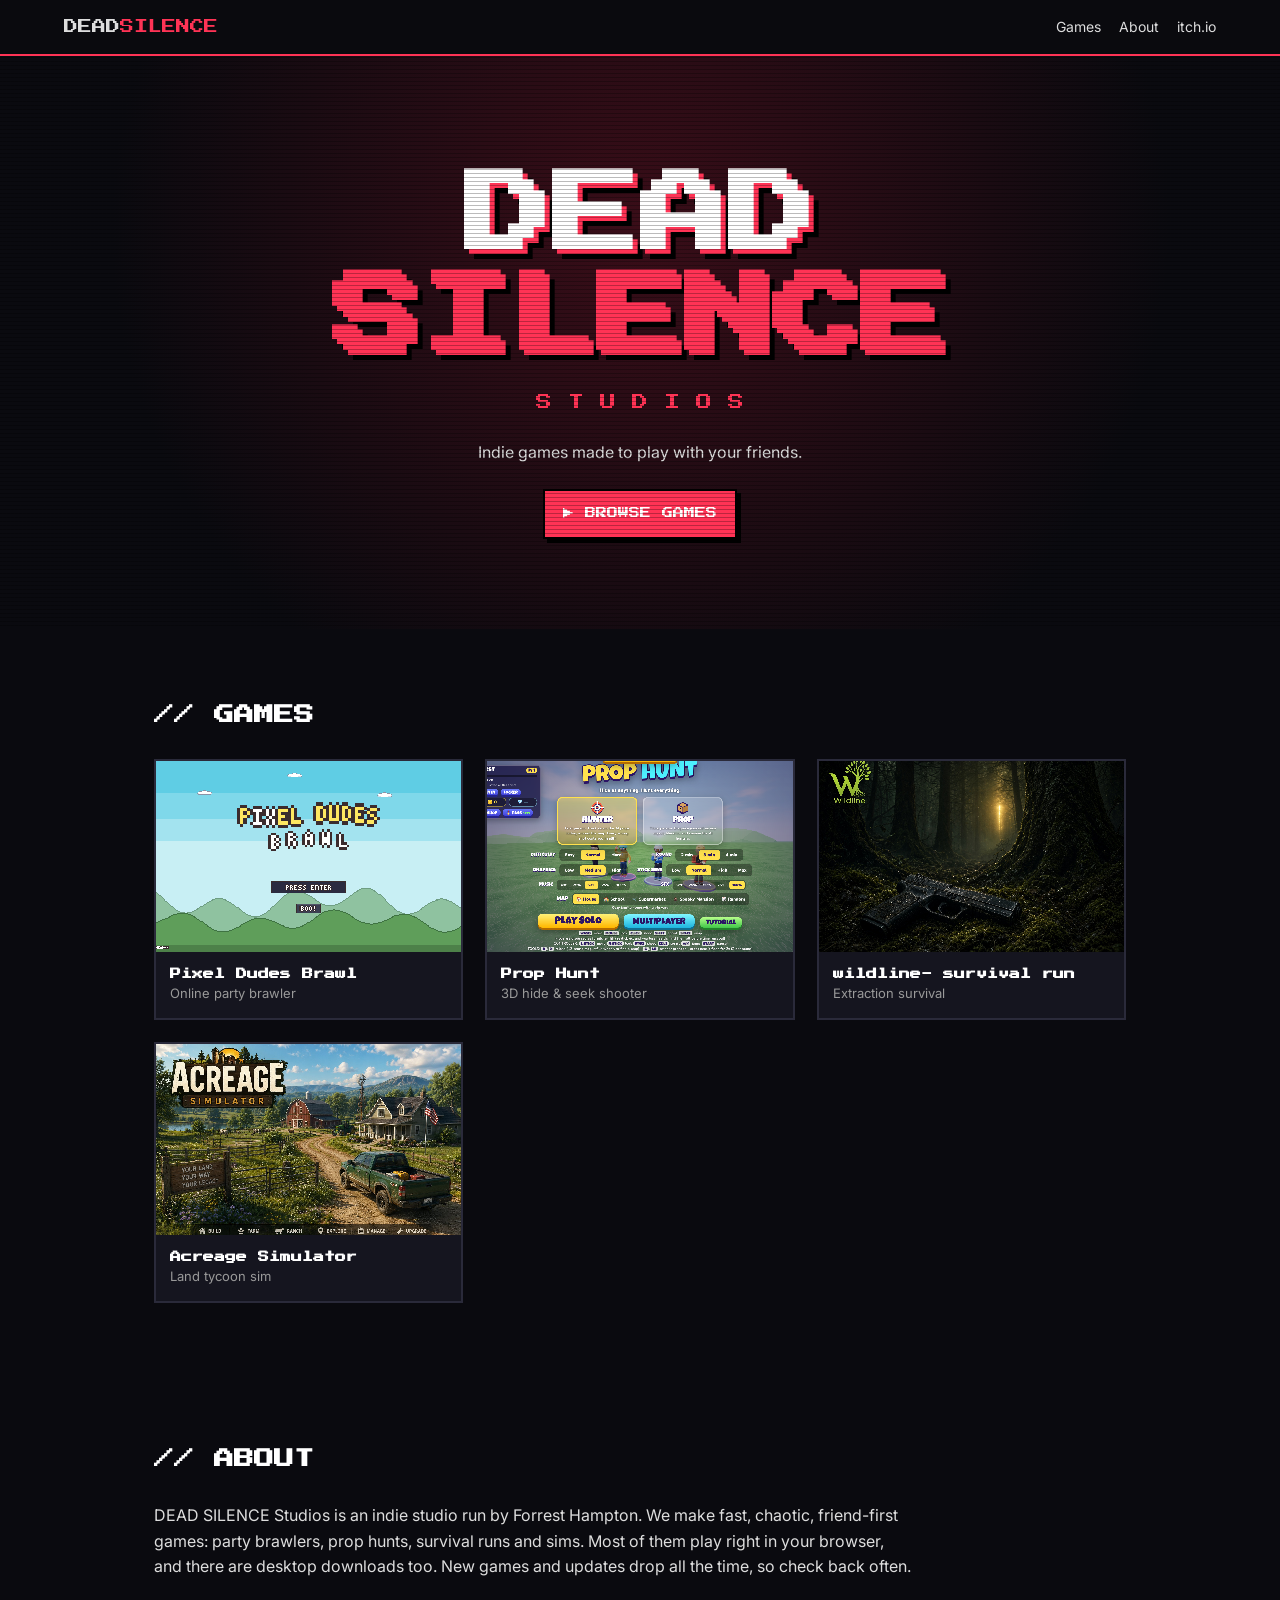
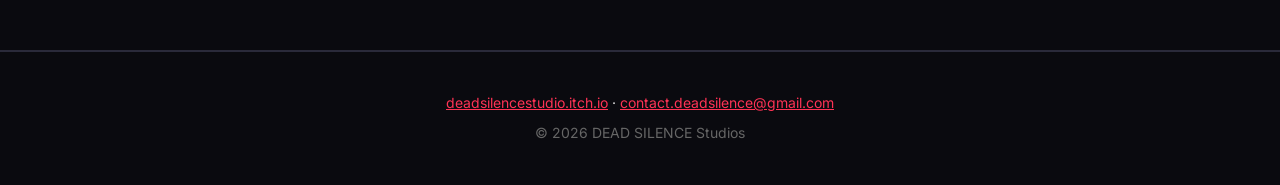
==== index.html @ ff40233d "DEAD SILENCE Studios site" ====
<!doctype html><html lang="en"><head><meta charset="utf-8"><meta name="viewport" content="width=device-width,initial-scale=1">
<title>DEAD SILENCE Studios</title><meta name="description" content="Indie games by DEAD SILENCE Studios. Play and download them all.">
<link rel="icon" href="img/pdb-cover.png"><link href="https://fonts.googleapis.com/css2?family=Press+Start+2P&family=Inter:wght@400;600&display=swap" rel="stylesheet">
<link rel="stylesheet" href="style.css"></head><body>
<nav><a class="logo" href="#">DEAD<span>SILENCE</span></a><div><a href="#games">Games</a><a href="#about">About</a><a href="https://deadsilencestudio.itch.io" target="_blank">itch.io</a></div></nav>
<header class="hero"><div class="scan"></div><h1>DEAD<br><span>SILENCE</span></h1><p class="sub">S T U D I O S</p><p>Indie games made to play with your friends.</p><a class="btn" href="#games">▶ BROWSE GAMES</a></header>
<section id="games"><h2>// GAMES</h2><div class="grid" id="grid"></div></section>
<section id="about"><h2>// ABOUT</h2><p>DEAD SILENCE Studios is an indie studio run by Forrest Hampton. We make fast, chaotic, friend-first games: party brawlers, prop hunts, survival runs and sims. Most of them play right in your browser, and there are desktop downloads too. New games and updates drop all the time, so check back often.</p></section>
<footer><a href="https://deadsilencestudio.itch.io" target="_blank">deadsilencestudio.itch.io</a> · <a href="mailto:contact.deadsilence@gmail.com">contact.deadsilence@gmail.com</a><p>© <span id="y"></span> DEAD SILENCE Studios</p></footer>
<div id="modal" hidden><div class="box"><button class="x" aria-label="Close">✕</button><div id="mbody"></div></div></div>
<script src="games.js"></script><script src="app.js"></script></body></html>
---- style.css ----
*{box-sizing:border-box;margin:0}body{background:#0a0a0f;color:#ddd;font:16px/1.6 Inter,sans-serif}a{color:#ff3355}
h1,h2,h3,.logo,.btn,.sub{font-family:'Press Start 2P',monospace}
nav{position:sticky;top:0;z-index:5;display:flex;justify-content:space-between;align-items:center;padding:14px 5%;background:#0a0a0fe6;border-bottom:2px solid #ff3355}
nav a{color:#ddd;text-decoration:none;margin-left:18px;font-size:14px}.logo{font-size:14px;margin:0!important}.logo span,h1 span{color:#ff3355}
.hero{position:relative;text-align:center;padding:110px 5% 90px;background:radial-gradient(circle at 50% 30%,#3a0d18,#0a0a0f 70%);overflow:hidden}
.scan{position:absolute;inset:0;background:repeating-linear-gradient(0deg,#0000 0 3px,#0004 3px 4px);pointer-events:none}
h1{font-size:clamp(36px,9vw,88px);line-height:1.15;color:#fff;text-shadow:5px 5px 0 #ff3355,10px 10px 0 #000;animation:fl 4s infinite}
@keyframes fl{0%,95%,100%{opacity:1}96%{opacity:.4}97%{opacity:1}98%{opacity:.6}}
.sub{margin:22px 0 14px;color:#ff3355;font-size:clamp(10px,2.5vw,16px)}.hero p{margin-bottom:24px}
.btn{display:inline-block;padding:14px 18px;background:#ff3355;color:#fff;text-decoration:none;font-size:11px;box-shadow:4px 4px 0 #000;border:2px solid #000;transition:transform .1s}
.btn:hover{transform:translate(-2px,-2px);box-shadow:6px 6px 0 #000}.btn.alt{background:#2a2a3a}
section{max-width:1100px;margin:auto;padding:70px 5%}h2{font-size:20px;color:#fff;margin-bottom:28px}
.grid{display:grid;grid-template-columns:repeat(auto-fill,minmax(240px,1fr));gap:22px}
.card{background:#15151f;border:2px solid #2a2a3a;cursor:pointer;transition:.15s;overflow:hidden}.card:hover,.card:focus{border-color:#ff3355;transform:translateY(-4px);outline:0}
.card img{width:100%;aspect-ratio:16/10;object-fit:cover;image-rendering:pixelated;display:block}.ci{padding:14px}.ci h3{font-size:11px;color:#fff;line-height:1.6}.ci p{font-size:13px;color:#999}
#about p{max-width:760px}footer{text-align:center;padding:40px 5%;border-top:2px solid #2a2a3a;font-size:14px}footer p{color:#666;margin-top:8px}
#modal{position:fixed;inset:0;background:#000c;z-index:9;display:flex;align-items:center;justify-content:center;padding:16px}#modal[hidden]{display:none}
.box{position:relative;background:#15151f;border:2px solid #ff3355;max-width:820px;width:100%;max-height:90vh;overflow:auto;padding:28px}
.box h2{font-size:16px;margin:0 30px 8px 0}.tag{color:#ff3355;font-size:13px}.x{position:absolute;top:10px;right:12px;background:none;border:0;color:#fff;font-size:22px;cursor:pointer}
.shots{display:flex;gap:10px;overflow-x:auto;margin:16px 0}.shots img{height:220px;max-width:100%;object-fit:cover;border:2px solid #2a2a3a}
.acts{display:flex;flex-wrap:wrap;gap:12px;margin-top:20px}small{color:#888}
@media(max-width:560px){nav div a{margin-left:10px;font-size:12px}.shots img{height:150px}}
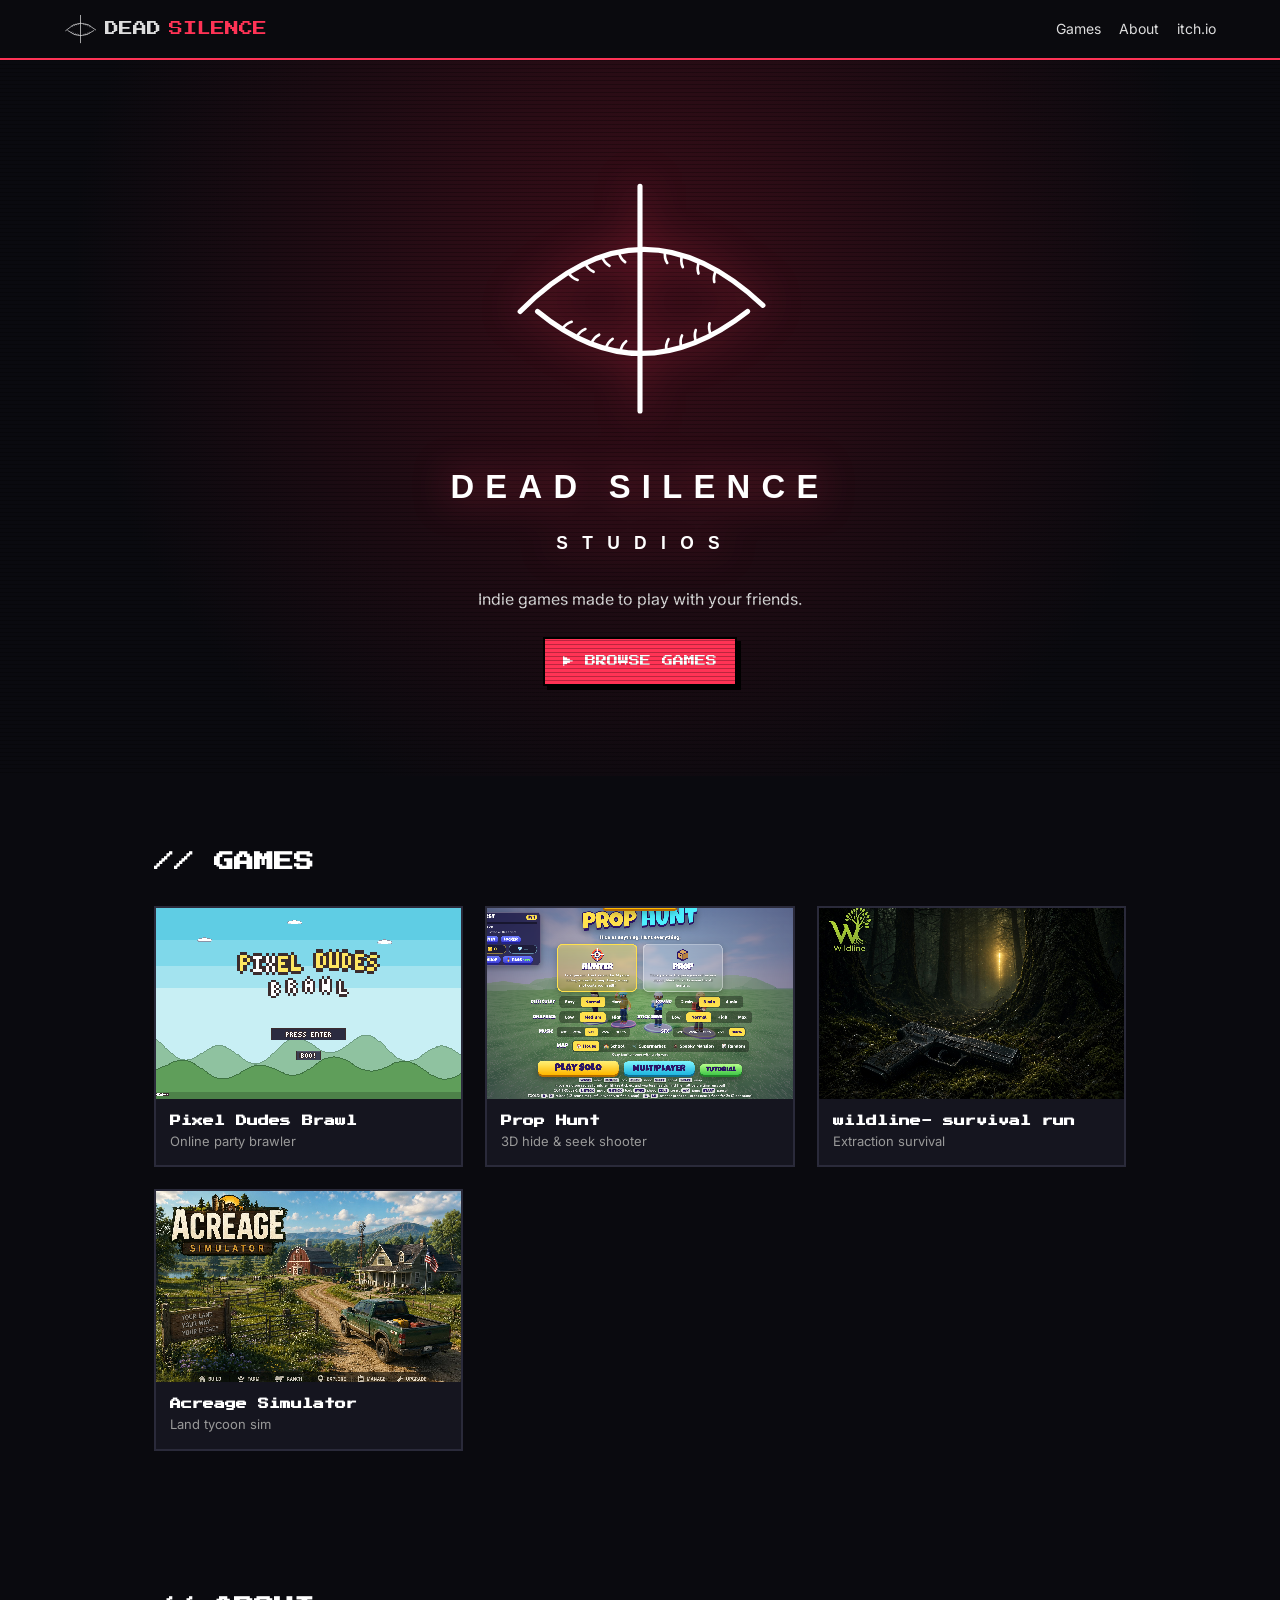
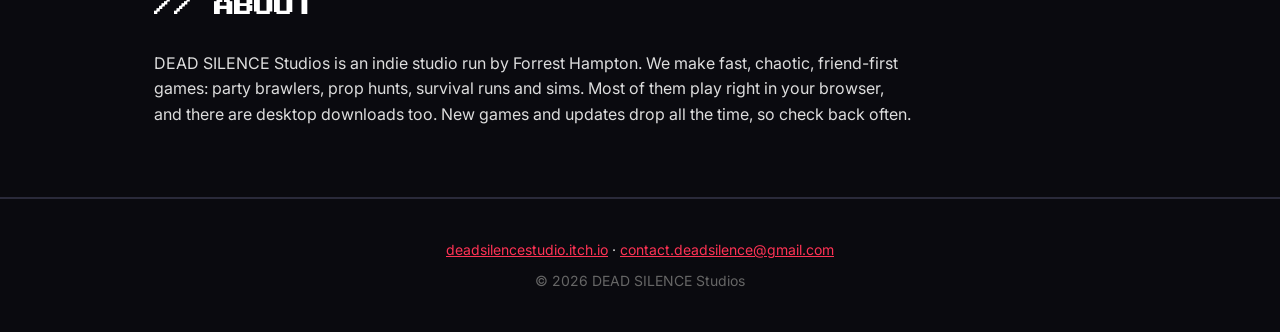
==== commit de307397: "Add DEAD SILENCE Studios logo and favicon" ====
--- a/index.html
+++ b/index.html
@@ -1,9 +1,9 @@
 <!doctype html><html lang="en"><head><meta charset="utf-8"><meta name="viewport" content="width=device-width,initial-scale=1">
 <title>DEAD SILENCE Studios</title><meta name="description" content="Indie games by DEAD SILENCE Studios. Play and download them all.">
-<link rel="icon" href="img/pdb-cover.png"><link href="https://fonts.googleapis.com/css2?family=Press+Start+2P&family=Inter:wght@400;600&display=swap" rel="stylesheet">
+<link rel="icon" href="img/favicon.svg" type="image/svg+xml"><link rel="icon" href="img/favicon.png" type="image/png"><link href="https://fonts.googleapis.com/css2?family=Press+Start+2P&family=Inter:wght@400;600&display=swap" rel="stylesheet">
 <link rel="stylesheet" href="style.css"></head><body>
-<nav><a class="logo" href="#">DEAD<span>SILENCE</span></a><div><a href="#games">Games</a><a href="#about">About</a><a href="https://deadsilencestudio.itch.io" target="_blank">itch.io</a></div></nav>
-<header class="hero"><div class="scan"></div><h1>DEAD<br><span>SILENCE</span></h1><p class="sub">S T U D I O S</p><p>Indie games made to play with your friends.</p><a class="btn" href="#games">▶ BROWSE GAMES</a></header>
+<nav><a class="logo" href="#"><img src="img/mark-white.svg" alt="">DEAD<span>SILENCE</span></a><div><a href="#games">Games</a><a href="#about">About</a><a href="https://deadsilencestudio.itch.io" target="_blank">itch.io</a></div></nav>
+<header class="hero"><div class="scan"></div><h1><img class="hlogo" src="img/logo-white.svg" alt="DEAD SILENCE Studios"></h1><p>Indie games made to play with your friends.</p><a class="btn" href="#games">▶ BROWSE GAMES</a></header>
 <section id="games"><h2>// GAMES</h2><div class="grid" id="grid"></div></section>
 <section id="about"><h2>// ABOUT</h2><p>DEAD SILENCE Studios is an indie studio run by Forrest Hampton. We make fast, chaotic, friend-first games: party brawlers, prop hunts, survival runs and sims. Most of them play right in your browser, and there are desktop downloads too. New games and updates drop all the time, so check back often.</p></section>
 <footer><a href="https://deadsilencestudio.itch.io" target="_blank">deadsilencestudio.itch.io</a> · <a href="mailto:contact.deadsilence@gmail.com">contact.deadsilence@gmail.com</a><p>© <span id="y"></span> DEAD SILENCE Studios</p></footer>
--- a/style.css
+++ b/style.css
@@ -20,3 +20,4 @@
 .shots{display:flex;gap:10px;overflow-x:auto;margin:16px 0}.shots img{height:220px;max-width:100%;object-fit:cover;border:2px solid #2a2a3a}
 .acts{display:flex;flex-wrap:wrap;gap:12px;margin-top:20px}small{color:#888}
 @media(max-width:560px){nav div a{margin-left:10px;font-size:12px}.shots img{height:150px}}
+.logo{display:flex;align-items:center;gap:8px}.logo img{height:30px}h1{animation:fl 4s infinite;text-shadow:none}.hlogo{width:min(420px,80vw);filter:drop-shadow(0 0 18px #ff335580)}
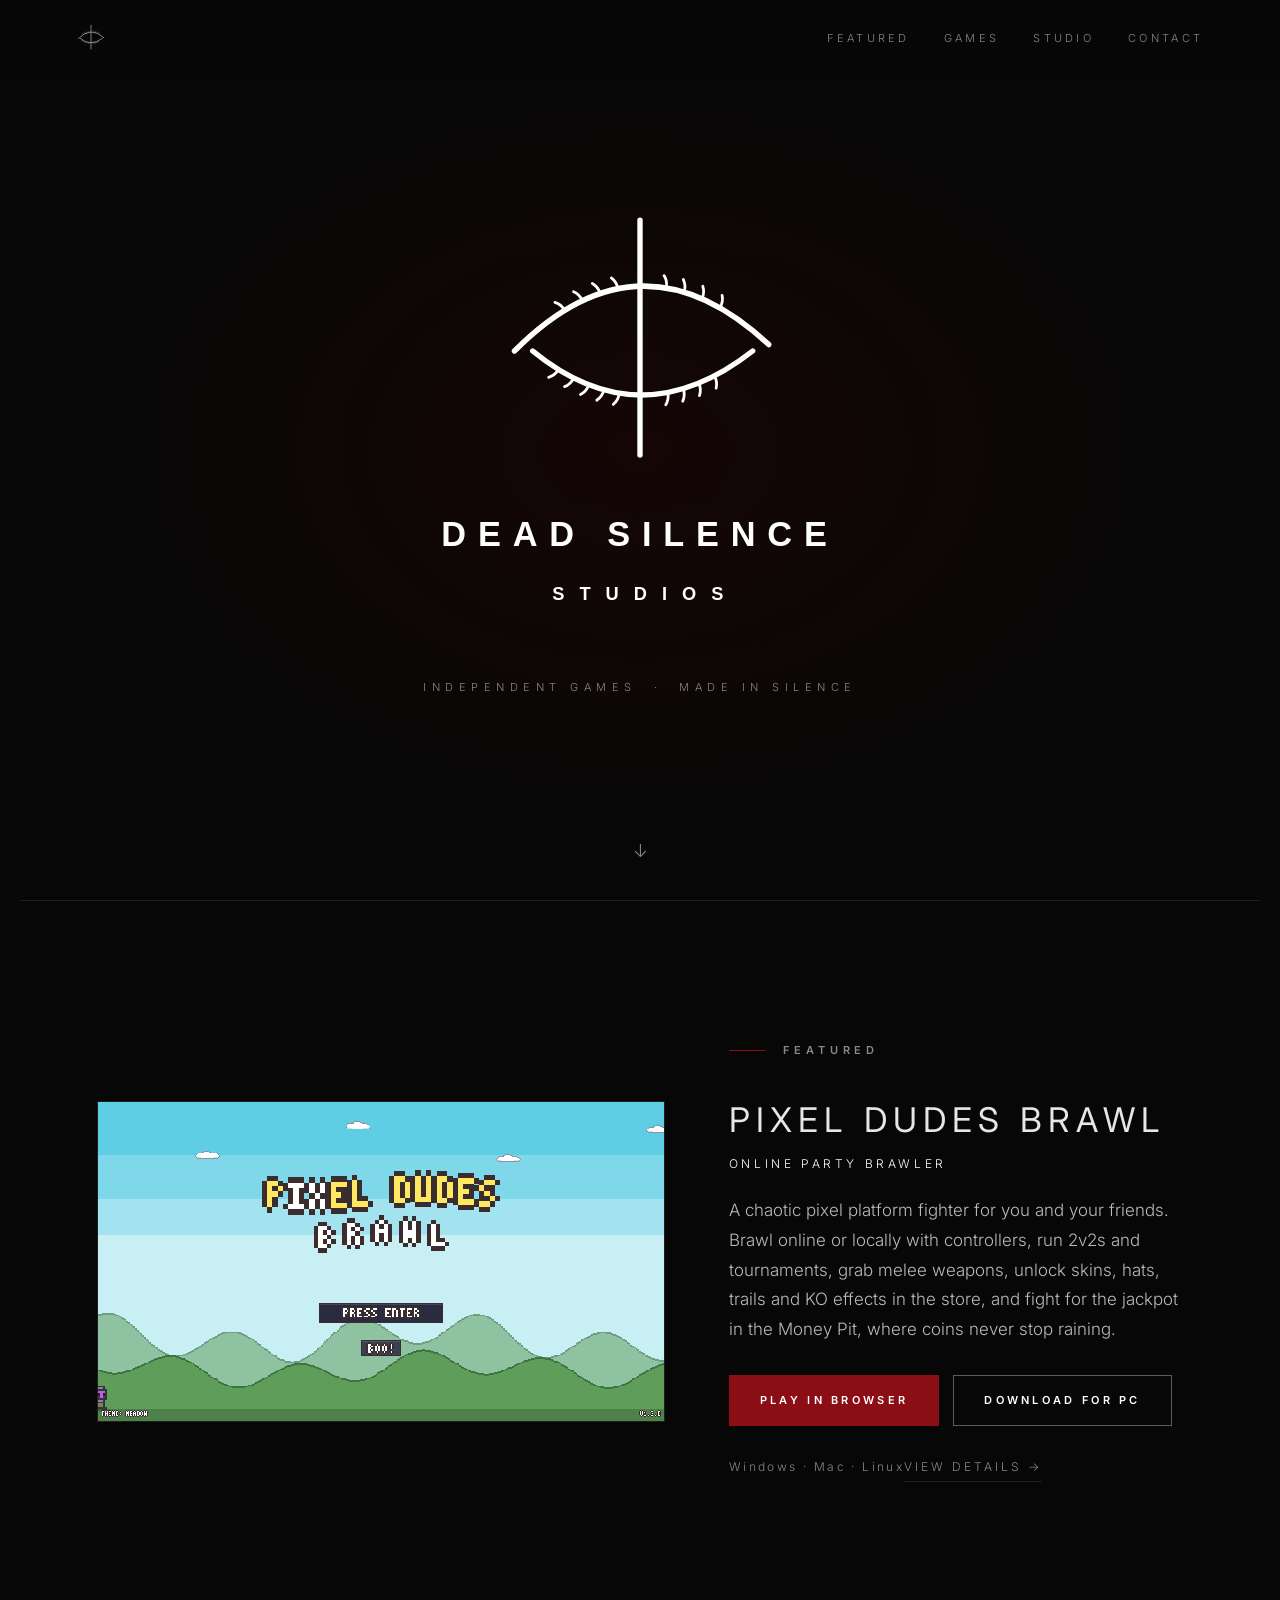
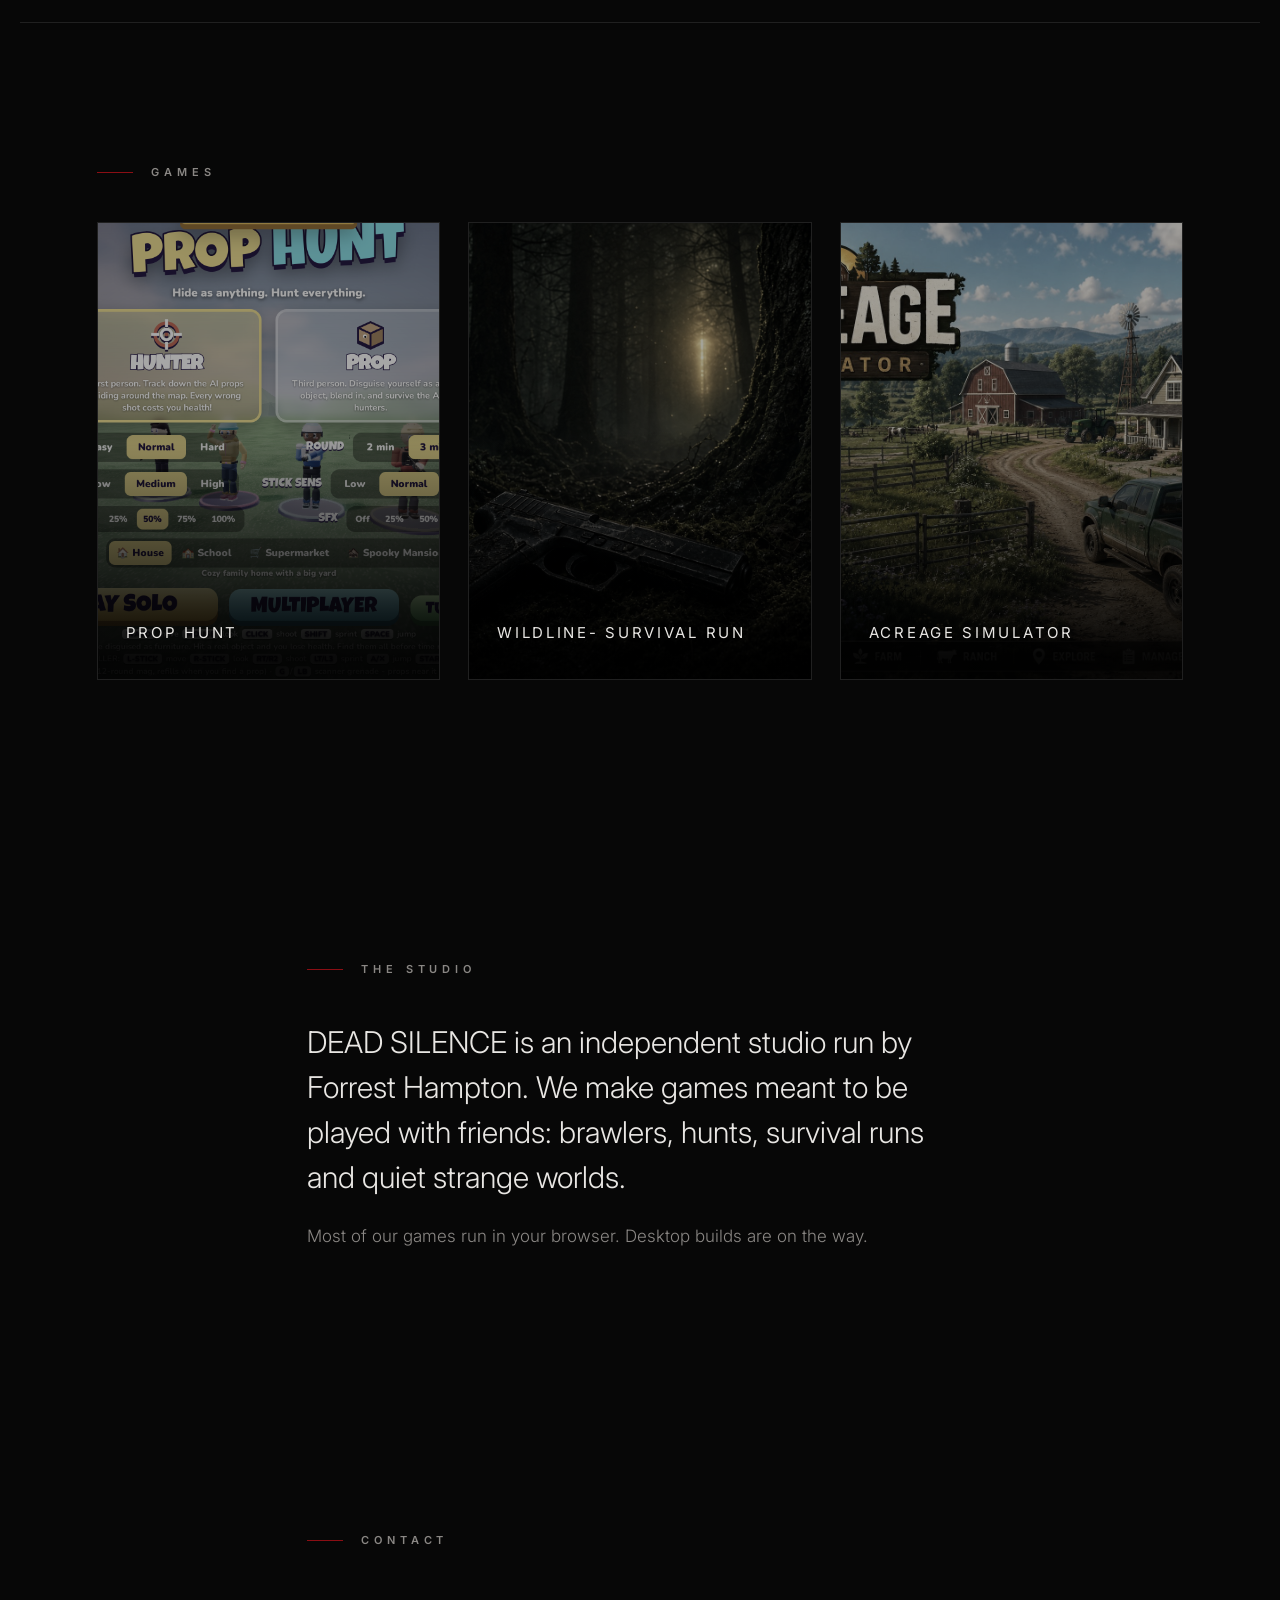
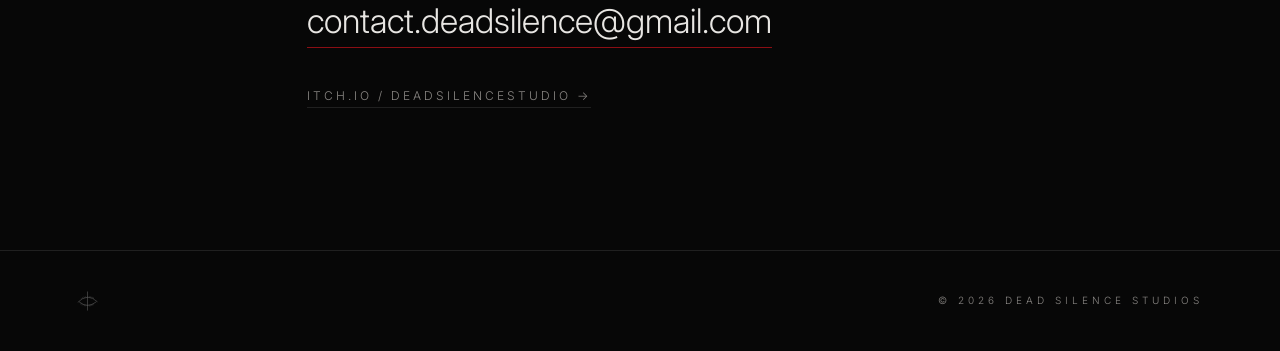
==== commit e8bc5e5c: "Redesign: cinematic minimalist studio site" ====
--- a/index.html
+++ b/index.html
@@ -1,11 +1,14 @@
 <!doctype html><html lang="en"><head><meta charset="utf-8"><meta name="viewport" content="width=device-width,initial-scale=1">
-<title>DEAD SILENCE Studios</title><meta name="description" content="Indie games by DEAD SILENCE Studios. Play and download them all.">
-<link rel="icon" href="img/favicon.svg" type="image/svg+xml"><link rel="icon" href="img/favicon.png" type="image/png"><link href="https://fonts.googleapis.com/css2?family=Press+Start+2P&family=Inter:wght@400;600&display=swap" rel="stylesheet">
+<title>DEAD SILENCE Studios</title><meta name="description" content="Independent games by DEAD SILENCE Studios.">
+<link rel="icon" href="img/favicon.svg" type="image/svg+xml"><link rel="icon" href="img/favicon.png" type="image/png">
+<link rel="preconnect" href="https://fonts.googleapis.com"><link href="https://fonts.googleapis.com/css2?family=Inter:wght@300;400;600&display=swap" rel="stylesheet">
 <link rel="stylesheet" href="style.css"></head><body>
-<nav><a class="logo" href="#"><img src="img/mark-white.svg" alt="">DEAD<span>SILENCE</span></a><div><a href="#games">Games</a><a href="#about">About</a><a href="https://deadsilencestudio.itch.io" target="_blank">itch.io</a></div></nav>
-<header class="hero"><div class="scan"></div><h1><img class="hlogo" src="img/logo-white.svg" alt="DEAD SILENCE Studios"></h1><p>Indie games made to play with your friends.</p><a class="btn" href="#games">▶ BROWSE GAMES</a></header>
-<section id="games"><h2>// GAMES</h2><div class="grid" id="grid"></div></section>
-<section id="about"><h2>// ABOUT</h2><p>DEAD SILENCE Studios is an indie studio run by Forrest Hampton. We make fast, chaotic, friend-first games: party brawlers, prop hunts, survival runs and sims. Most of them play right in your browser, and there are desktop downloads too. New games and updates drop all the time, so check back often.</p></section>
-<footer><a href="https://deadsilencestudio.itch.io" target="_blank">deadsilencestudio.itch.io</a> · <a href="mailto:contact.deadsilence@gmail.com">contact.deadsilence@gmail.com</a><p>© <span id="y"></span> DEAD SILENCE Studios</p></footer>
+<nav><a href="#top" class="mk"><img src="img/mark-white.svg" alt="DEAD SILENCE"></a><div><a href="#featured">Featured</a><a href="#games">Games</a><a href="#about">Studio</a><a href="#contact">Contact</a></div></nav>
+<header id="top" class="hero"><div class="eye"><img src="img/logo-white.svg" alt="DEAD SILENCE Studios"></div><p class="tagline">Independent games &nbsp;·&nbsp; Made in silence</p><a href="#featured" class="cue" aria-label="Scroll">↓</a></header>
+<section id="featured" class="feat"></section>
+<section id="games"><h2 class="lbl">Games</h2><div class="grid" id="grid"></div></section>
+<section id="about" class="narrow"><h2 class="lbl">The Studio</h2><p class="lead">DEAD SILENCE is an independent studio run by Forrest Hampton. We make games meant to be played with friends: brawlers, hunts, survival runs and quiet strange worlds.</p><p>Most of our games run in your browser. Desktop builds are on the way.</p></section>
+<section id="contact" class="narrow"><h2 class="lbl">Contact</h2><a class="big" href="mailto:contact.deadsilence@gmail.com">contact.deadsilence@gmail.com</a><p><a class="ln" href="https://deadsilencestudio.itch.io" target="_blank" rel="noopener">itch.io / DeadSilenceStudio →</a></p></section>
+<footer><img src="img/mark-white.svg" alt=""><span>© <span id="y"></span> DEAD SILENCE STUDIOS</span></footer>
 <div id="modal" hidden><div class="box"><button class="x" aria-label="Close">✕</button><div id="mbody"></div></div></div>
 <script src="games.js"></script><script src="app.js"></script></body></html>
--- a/style.css
+++ b/style.css
@@ -1,23 +1,35 @@
-*{box-sizing:border-box;margin:0}body{background:#0a0a0f;color:#ddd;font:16px/1.6 Inter,sans-serif}a{color:#ff3355}
-h1,h2,h3,.logo,.btn,.sub{font-family:'Press Start 2P',monospace}
-nav{position:sticky;top:0;z-index:5;display:flex;justify-content:space-between;align-items:center;padding:14px 5%;background:#0a0a0fe6;border-bottom:2px solid #ff3355}
-nav a{color:#ddd;text-decoration:none;margin-left:18px;font-size:14px}.logo{font-size:14px;margin:0!important}.logo span,h1 span{color:#ff3355}
-.hero{position:relative;text-align:center;padding:110px 5% 90px;background:radial-gradient(circle at 50% 30%,#3a0d18,#0a0a0f 70%);overflow:hidden}
-.scan{position:absolute;inset:0;background:repeating-linear-gradient(0deg,#0000 0 3px,#0004 3px 4px);pointer-events:none}
-h1{font-size:clamp(36px,9vw,88px);line-height:1.15;color:#fff;text-shadow:5px 5px 0 #ff3355,10px 10px 0 #000;animation:fl 4s infinite}
-@keyframes fl{0%,95%,100%{opacity:1}96%{opacity:.4}97%{opacity:1}98%{opacity:.6}}
-.sub{margin:22px 0 14px;color:#ff3355;font-size:clamp(10px,2.5vw,16px)}.hero p{margin-bottom:24px}
-.btn{display:inline-block;padding:14px 18px;background:#ff3355;color:#fff;text-decoration:none;font-size:11px;box-shadow:4px 4px 0 #000;border:2px solid #000;transition:transform .1s}
-.btn:hover{transform:translate(-2px,-2px);box-shadow:6px 6px 0 #000}.btn.alt{background:#2a2a3a}
-section{max-width:1100px;margin:auto;padding:70px 5%}h2{font-size:20px;color:#fff;margin-bottom:28px}
-.grid{display:grid;grid-template-columns:repeat(auto-fill,minmax(240px,1fr));gap:22px}
-.card{background:#15151f;border:2px solid #2a2a3a;cursor:pointer;transition:.15s;overflow:hidden}.card:hover,.card:focus{border-color:#ff3355;transform:translateY(-4px);outline:0}
-.card img{width:100%;aspect-ratio:16/10;object-fit:cover;image-rendering:pixelated;display:block}.ci{padding:14px}.ci h3{font-size:11px;color:#fff;line-height:1.6}.ci p{font-size:13px;color:#999}
-#about p{max-width:760px}footer{text-align:center;padding:40px 5%;border-top:2px solid #2a2a3a;font-size:14px}footer p{color:#666;margin-top:8px}
-#modal{position:fixed;inset:0;background:#000c;z-index:9;display:flex;align-items:center;justify-content:center;padding:16px}#modal[hidden]{display:none}
-.box{position:relative;background:#15151f;border:2px solid #ff3355;max-width:820px;width:100%;max-height:90vh;overflow:auto;padding:28px}
-.box h2{font-size:16px;margin:0 30px 8px 0}.tag{color:#ff3355;font-size:13px}.x{position:absolute;top:10px;right:12px;background:none;border:0;color:#fff;font-size:22px;cursor:pointer}
-.shots{display:flex;gap:10px;overflow-x:auto;margin:16px 0}.shots img{height:220px;max-width:100%;object-fit:cover;border:2px solid #2a2a3a}
-.acts{display:flex;flex-wrap:wrap;gap:12px;margin-top:20px}small{color:#888}
-@media(max-width:560px){nav div a{margin-left:10px;font-size:12px}.shots img{height:150px}}
-.logo{display:flex;align-items:center;gap:8px}.logo img{height:30px}h1{animation:fl 4s infinite;text-shadow:none}.hlogo{width:min(420px,80vw);filter:drop-shadow(0 0 18px #ff335580)}
+:root{--bg:#070707;--fg:#e8e6e3;--mu:#8a8784;--ln:#ffffff1a;--ac:#8b0e14}
+*{box-sizing:border-box;margin:0;padding:0}html{scroll-behavior:smooth}body{background:var(--bg);color:var(--fg);font:300 17px/1.75 Inter,system-ui,sans-serif;-webkit-font-smoothing:antialiased}
+a{color:inherit;text-decoration:none}img{display:block;max-width:100%}
+nav{position:fixed;inset:0 0 auto;z-index:5;display:flex;justify-content:space-between;align-items:center;padding:22px 6%;background:linear-gradient(#070707e0,#0000)}
+nav .mk img{height:26px;opacity:.9}nav div a{margin-left:34px;font-size:11px;letter-spacing:.3em;text-transform:uppercase;color:var(--mu);transition:color .3s}nav div a:hover{color:var(--fg)}
+.lbl{font-size:11px;font-weight:600;letter-spacing:.45em;text-transform:uppercase;color:var(--mu);margin-bottom:40px;display:flex;align-items:center;gap:18px}.lbl::before{content:"";width:36px;height:1px;background:var(--ac)}
+.hero{min-height:100vh;display:flex;flex-direction:column;align-items:center;justify-content:center;text-align:center;background:radial-gradient(ellipse at center,#160606 0,var(--bg) 60%);position:relative}
+.eye img{width:min(440px,74vw);animation:in 2.6s ease-out both,flk 9s 3s infinite}
+@keyframes in{from{opacity:0;filter:blur(8px);transform:scale(.97)}to{opacity:1;filter:none}}
+@keyframes flk{0%,91%,100%{opacity:1}92%{opacity:.35}93%{opacity:1}95%{opacity:.6}96%{opacity:1}}
+.tagline{margin-top:46px;font-size:11px;letter-spacing:.5em;text-transform:uppercase;color:var(--mu);animation:in 2s 1.6s both}
+.cue{position:absolute;bottom:34px;color:var(--mu);font-size:18px;animation:in 2s 2.4s both}
+section{max-width:1240px;margin:auto;padding:140px 6%;opacity:0;transform:translateY(24px);transition:1.1s cubic-bezier(.2,.7,.2,1)}section.in{opacity:1;transform:none}
+.narrow{max-width:820px}.lead{font-size:clamp(22px,3vw,30px);line-height:1.5;color:var(--fg);margin-bottom:22px}#about p:not(.lead){color:var(--mu)}
+.feat{display:grid;grid-template-columns:1.25fr 1fr;gap:64px;align-items:center;border-top:1px solid var(--ln)}
+.fimg{overflow:hidden;border:1px solid var(--ln)}.fimg img{width:100%;aspect-ratio:16/9;object-fit:cover;image-rendering:pixelated;transition:transform 1.4s}.fimg:hover img{transform:scale(1.04)}
+h3{font-weight:400;letter-spacing:.18em;text-transform:uppercase}.ftx h3{font-size:clamp(24px,3vw,34px);line-height:1.2}.tag{color:var(--ac);font-size:12px;letter-spacing:.3em;text-transform:uppercase;margin:12px 0 22px;filter:brightness(1.6)}.ftx p{color:#bdbab6}
+.btn{display:inline-block;padding:15px 30px;font-size:11px;font-weight:600;letter-spacing:.3em;text-transform:uppercase;background:var(--ac);color:#fff;border:1px solid var(--ac);transition:.3s}.btn:hover{background:#b3121a}
+.btn.ghost{background:none;border-color:#ffffff55}.btn.ghost:hover{border-color:#fff;background:#ffffff0d}
+.acts{display:flex;flex-wrap:wrap;gap:14px;margin:30px 0 10px}small{color:var(--mu);font-size:12px;letter-spacing:.2em}
+.ln{background:none;border:0;color:var(--mu);font:inherit;font-size:12px;letter-spacing:.25em;text-transform:uppercase;cursor:pointer;margin-top:20px;border-bottom:1px solid var(--ln);padding-bottom:4px;transition:.3s}.ln:hover{color:var(--fg);border-color:var(--ac)}
+#games{border-top:1px solid var(--ln)}.grid{display:grid;grid-template-columns:repeat(3,1fr);gap:28px}
+.card{position:relative;overflow:hidden;cursor:pointer;aspect-ratio:3/4;border:1px solid var(--ln);outline:0}
+.card img{width:100%;height:100%;object-fit:cover;filter:grayscale(.5) brightness(.65);transition:transform 1.2s cubic-bezier(.2,.7,.2,1),filter .8s}
+.card::after{content:"";position:absolute;inset:0;background:linear-gradient(0deg,#000e 5%,#0000 55%)}
+.ci{position:absolute;left:0;right:0;bottom:0;padding:28px;z-index:1;transform:translateY(14px);transition:.6s}.ci h3{font-size:15px}.ci p{font-size:11px;letter-spacing:.3em;text-transform:uppercase;color:var(--mu);opacity:0;transition:.6s}
+.card:hover img,.card:focus img{transform:scale(1.07);filter:none}.card:hover .ci,.card:focus .ci{transform:none}.card:hover .ci p,.card:focus .ci p{opacity:1}.card:focus{border-color:var(--ac)}
+.big{font-size:clamp(20px,3.4vw,34px);font-weight:300;border-bottom:1px solid var(--ac);padding-bottom:6px;word-break:break-all}#contact p{margin-top:30px}
+footer{display:flex;justify-content:space-between;align-items:center;padding:40px 6%;border-top:1px solid var(--ln);font-size:10px;letter-spacing:.4em;color:var(--mu)}footer img{height:20px;opacity:.5}
+#modal{position:fixed;inset:0;z-index:9;background:#000000eb;display:flex;justify-content:center;align-items:flex-start;overflow:auto;padding:6vh 5%;animation:in .4s both}#modal[hidden]{display:none}
+.box{position:relative;max-width:980px;width:100%}.box h2{font-weight:300;font-size:clamp(28px,4vw,46px);letter-spacing:.14em;text-transform:uppercase;margin-bottom:34px}.box .lbl{margin-bottom:14px}.box>div>p{color:#bdbab6;max-width:720px}
+.x{position:fixed;top:24px;right:5%;background:none;border:0;color:var(--fg);font-size:22px;cursor:pointer;z-index:2}
+.shots{display:grid;grid-auto-flow:column;grid-auto-columns:min(78%,640px);gap:16px;overflow-x:auto;scroll-snap-type:x mandatory;margin-bottom:34px}.shots img{width:100%;aspect-ratio:16/10;object-fit:cover;scroll-snap-align:start;border:1px solid var(--ln)}
+@media(max-width:860px){.feat{grid-template-columns:1fr;gap:36px}.grid{grid-template-columns:1fr}.card{aspect-ratio:4/3}.ci p{opacity:1}section{padding:96px 6%}nav div a{margin-left:16px;font-size:9px;letter-spacing:.2em}}
+@media(prefers-reduced-motion:reduce){*{animation:none!important;transition:none!important}section{opacity:1;transform:none}}
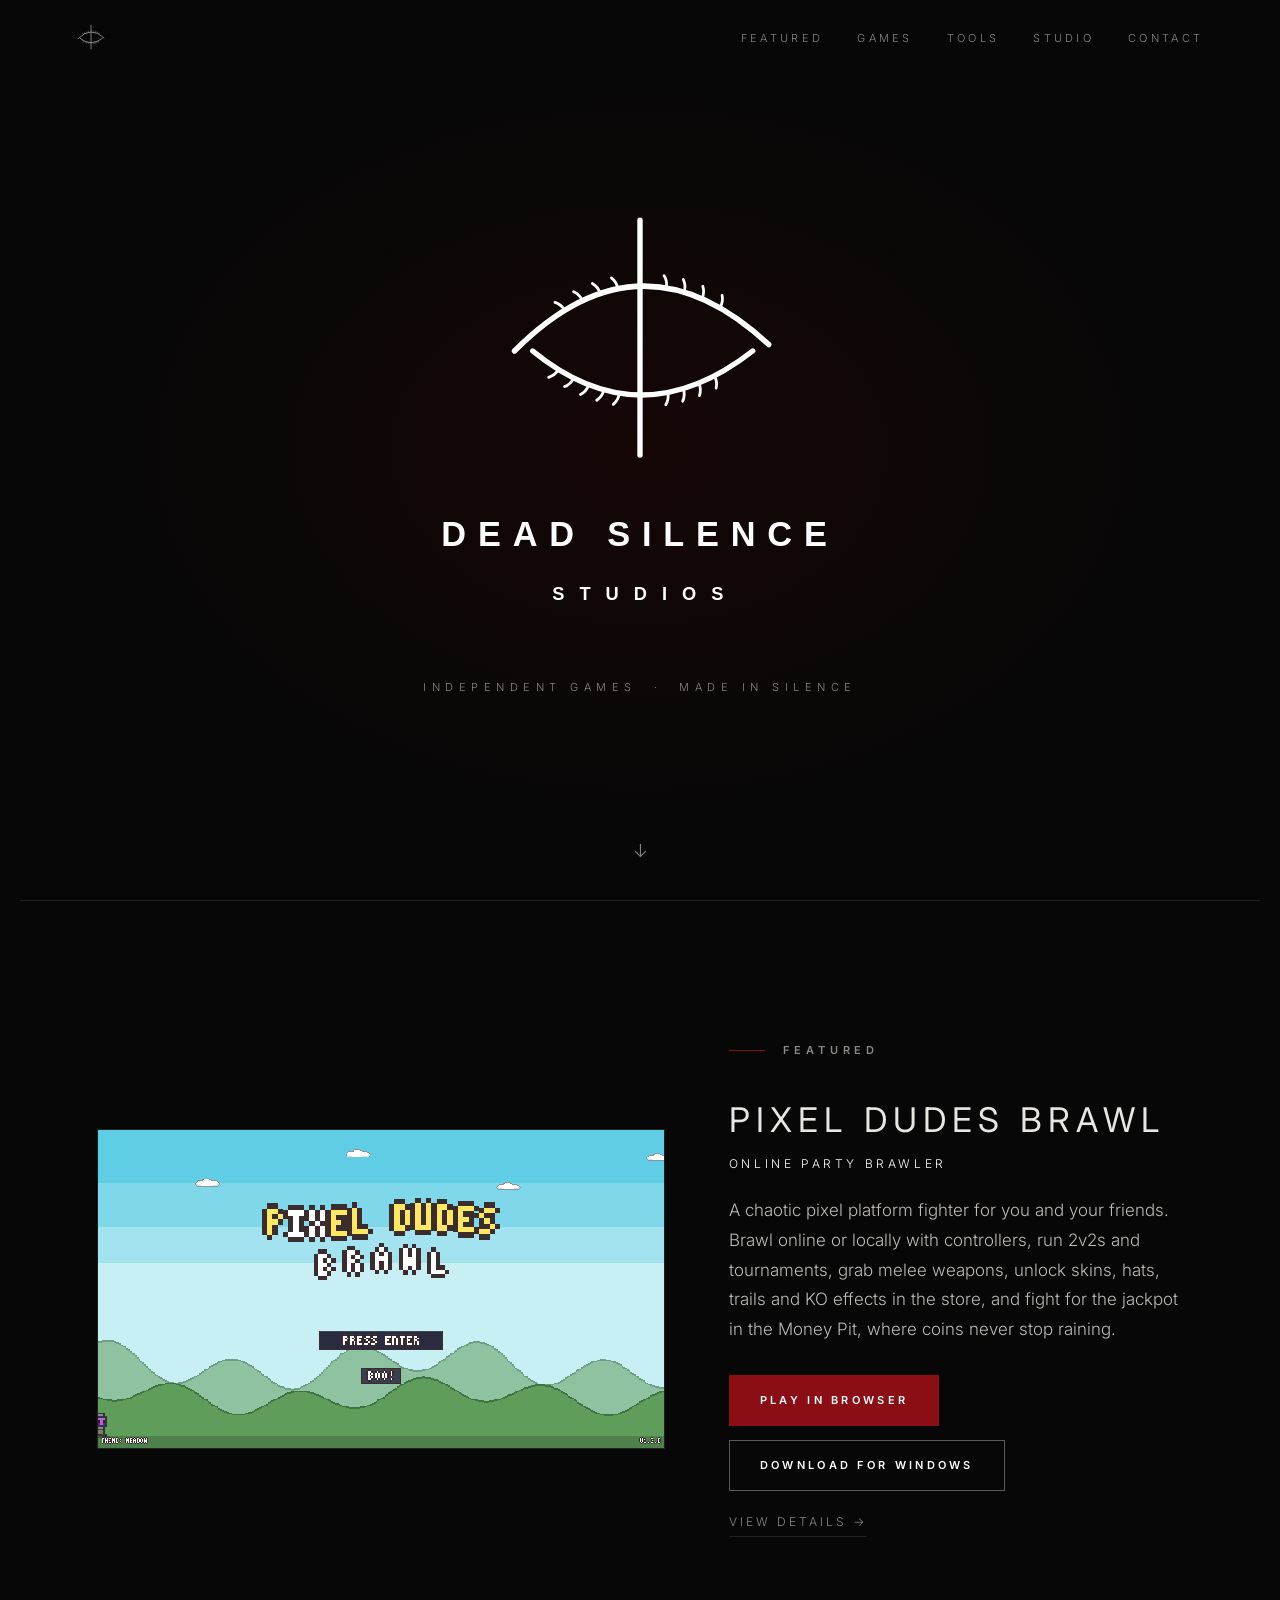
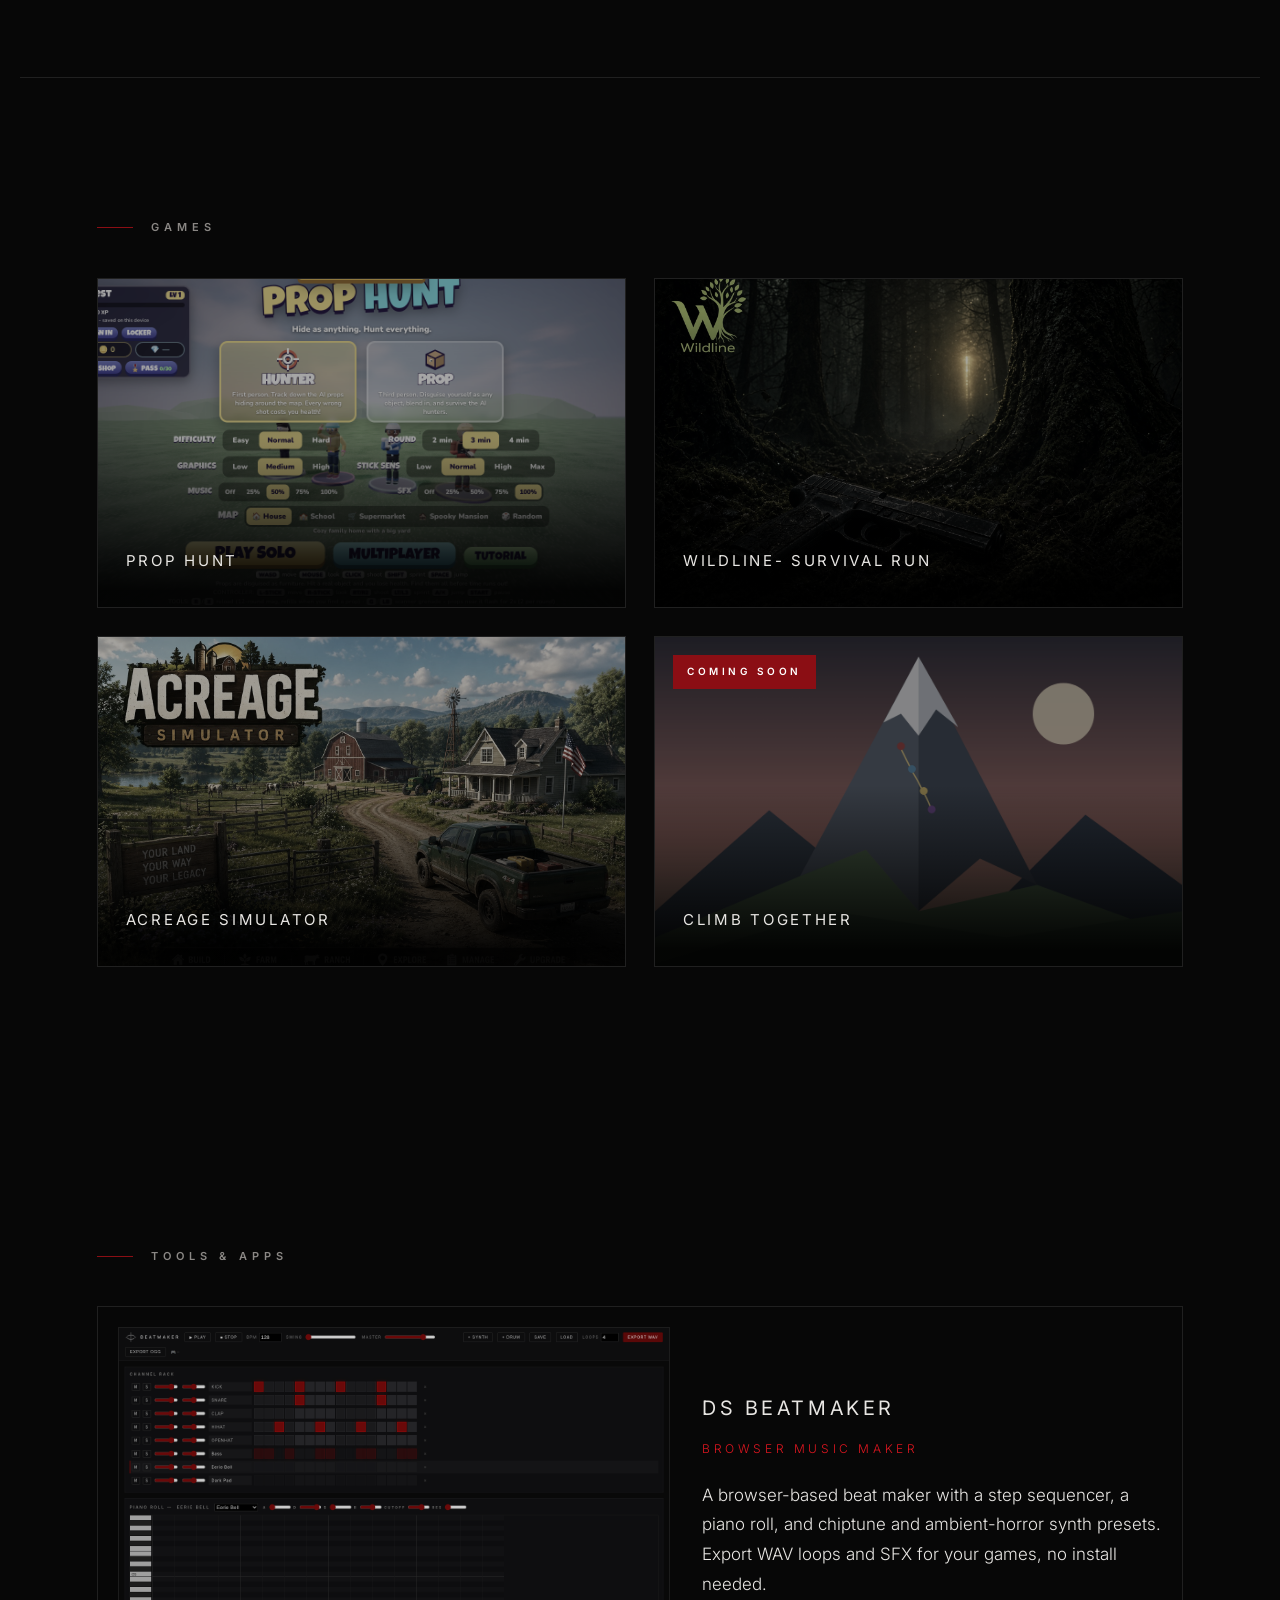
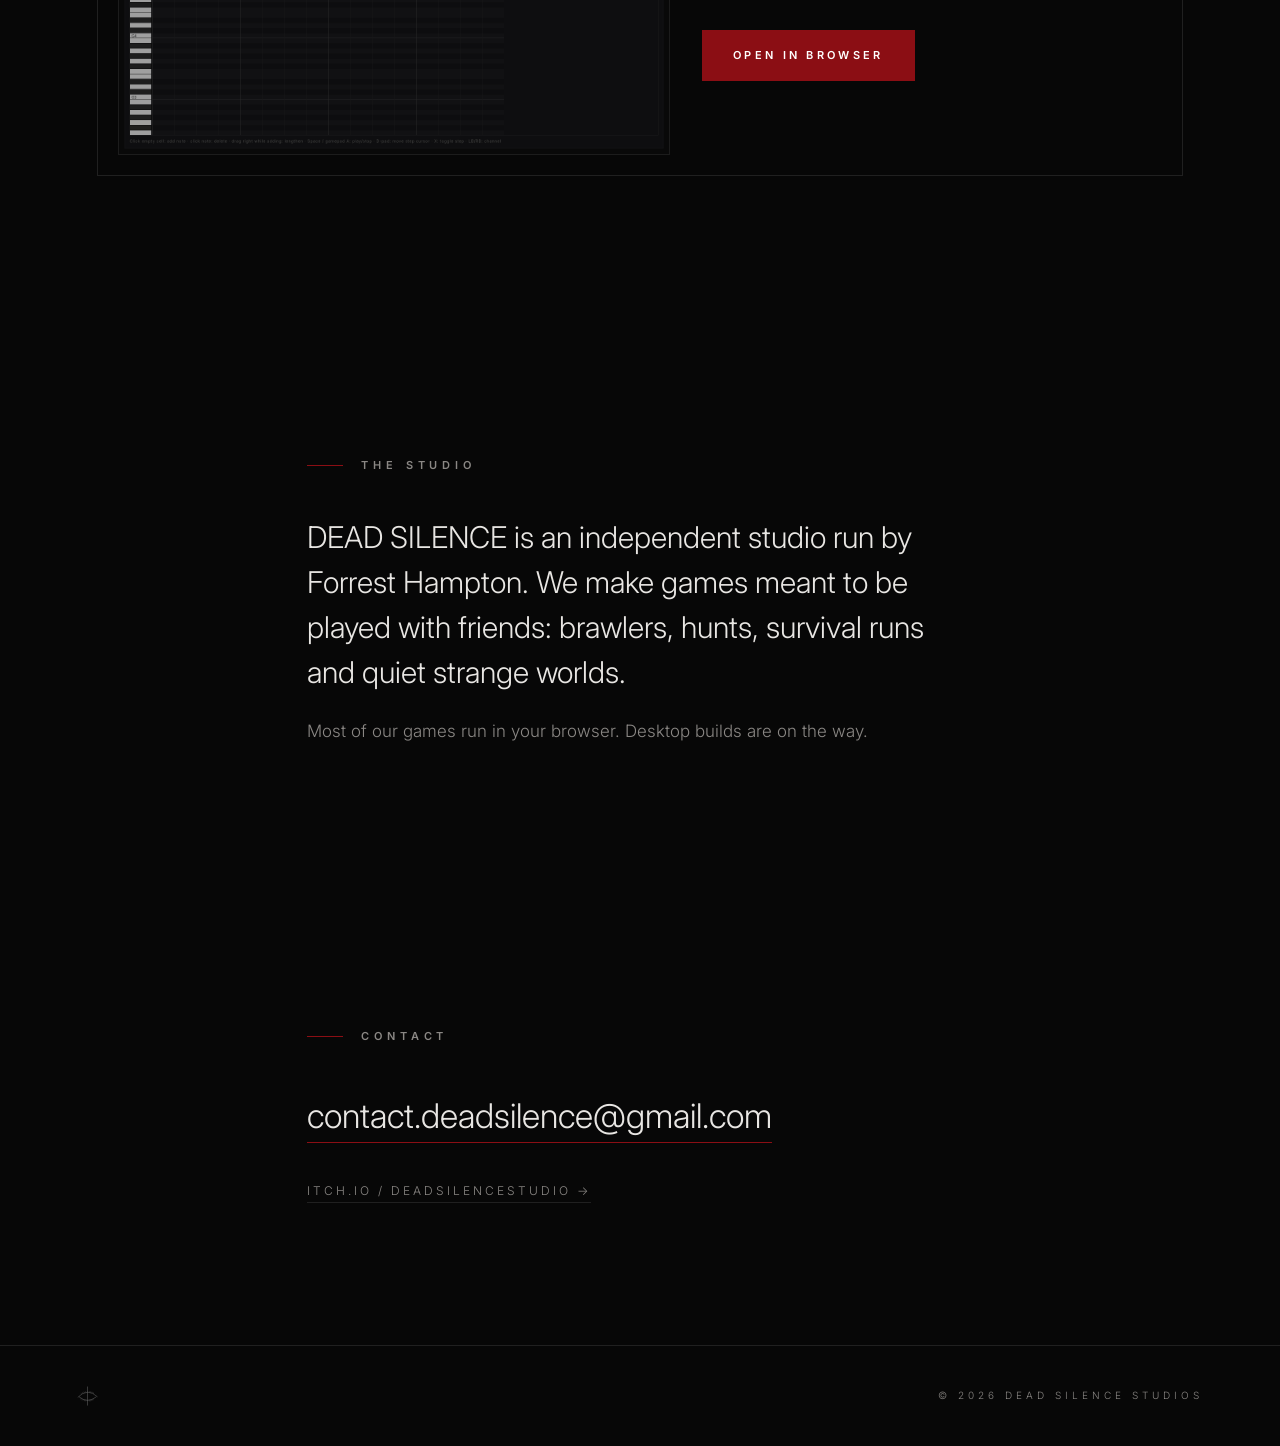
==== commit 26614c72: "Add Tools & Apps section with DS Beatmaker" ====
--- a/index.html
+++ b/index.html
@@ -3,10 +3,11 @@
 <link rel="icon" href="img/favicon.svg" type="image/svg+xml"><link rel="icon" href="img/favicon.png" type="image/png">
 <link rel="preconnect" href="https://fonts.googleapis.com"><link href="https://fonts.googleapis.com/css2?family=Inter:wght@300;400;600&display=swap" rel="stylesheet">
 <link rel="stylesheet" href="style.css"></head><body>
-<nav><a href="#top" class="mk"><img src="img/mark-white.svg" alt="DEAD SILENCE"></a><div><a href="#featured">Featured</a><a href="#games">Games</a><a href="#about">Studio</a><a href="#contact">Contact</a></div></nav>
+<nav><a href="#top" class="mk"><img src="img/mark-white.svg" alt="DEAD SILENCE"></a><div><a href="#featured">Featured</a><a href="#games">Games</a><a href="#tools">Tools</a><a href="#about">Studio</a><a href="#contact">Contact</a></div></nav>
 <header id="top" class="hero"><div class="eye"><img src="img/logo-white.svg" alt="DEAD SILENCE Studios"></div><p class="tagline">Independent games &nbsp;·&nbsp; Made in silence</p><a href="#featured" class="cue" aria-label="Scroll">↓</a></header>
 <section id="featured" class="feat"></section>
 <section id="games"><h2 class="lbl">Games</h2><div class="grid" id="grid"></div></section>
+<section id="tools"><h2 class="lbl">Tools &amp; Apps</h2><div class="tgrid" id="tgrid"></div></section>
 <section id="about" class="narrow"><h2 class="lbl">The Studio</h2><p class="lead">DEAD SILENCE is an independent studio run by Forrest Hampton. We make games meant to be played with friends: brawlers, hunts, survival runs and quiet strange worlds.</p><p>Most of our games run in your browser. Desktop builds are on the way.</p></section>
 <section id="contact" class="narrow"><h2 class="lbl">Contact</h2><a class="big" href="mailto:contact.deadsilence@gmail.com">contact.deadsilence@gmail.com</a><p><a class="ln" href="https://deadsilencestudio.itch.io" target="_blank" rel="noopener">itch.io / DeadSilenceStudio →</a></p></section>
 <footer><img src="img/mark-white.svg" alt=""><span>© <span id="y"></span> DEAD SILENCE STUDIOS</span></footer>
--- a/style.css
+++ b/style.css
@@ -33,3 +33,14 @@
 .shots{display:grid;grid-auto-flow:column;grid-auto-columns:min(78%,640px);gap:16px;overflow-x:auto;scroll-snap-type:x mandatory;margin-bottom:34px}.shots img{width:100%;aspect-ratio:16/10;object-fit:cover;scroll-snap-align:start;border:1px solid var(--ln)}
 @media(max-width:860px){.feat{grid-template-columns:1fr;gap:36px}.grid{grid-template-columns:1fr}.card{aspect-ratio:4/3}.ci p{opacity:1}section{padding:96px 6%}nav div a{margin-left:16px;font-size:9px;letter-spacing:.2em}}
 @media(prefers-reduced-motion:reduce){*{animation:none!important;transition:none!important}section{opacity:1;transform:none}}
+.more{display:block}small{display:block}
+.oth{margin-top:6px}.oth a{border-bottom:1px solid var(--ln)}.oth a:hover{color:var(--fg)}
+.grid{grid-template-columns:repeat(2,1fr)}.card{aspect-ratio:16/10}
+.badge{display:inline-block;background:var(--ac);color:#fff;font-size:10px;font-weight:600;letter-spacing:.35em;text-transform:uppercase;padding:8px 14px}.badge.abs{position:absolute;top:18px;left:18px;z-index:2}.acts .ln{margin-top:0;align-self:center}
+@media(max-width:860px){.grid{grid-template-columns:1fr}.card{aspect-ratio:4/3}}
+.tgrid{display:grid;gap:2rem}
+.tool{display:grid;grid-template-columns:minmax(0,1.2fr) minmax(0,1fr);gap:2rem;align-items:center;border:1px solid var(--ln);padding:1.25rem}
+.tool .timg img{width:100%;display:block;border:1px solid var(--ln);filter:grayscale(.3) brightness(.85);transition:filter .6s}
+.tool:hover .timg img{filter:none}.tool:hover{border-color:var(--ac)}
+.tool h3{margin:0 0 .3rem}
+@media(max-width:760px){.tool{grid-template-columns:1fr}}
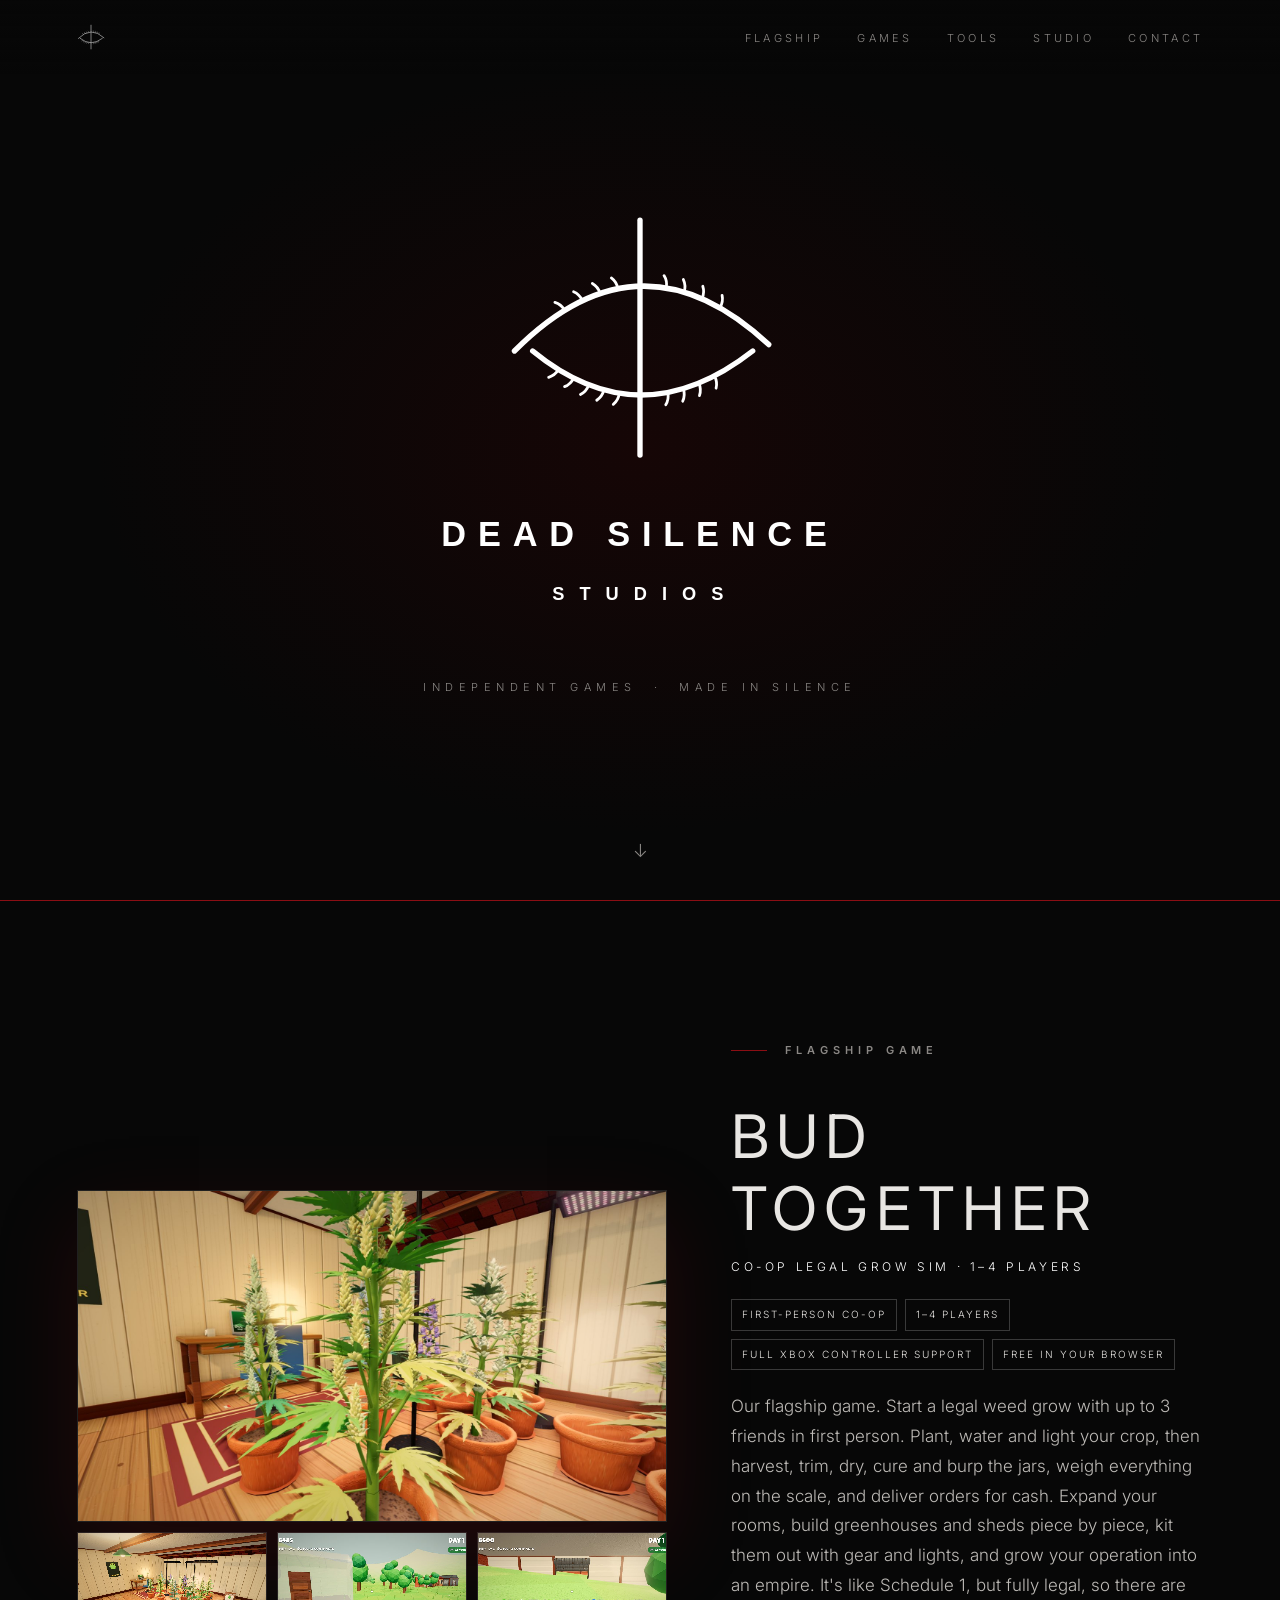
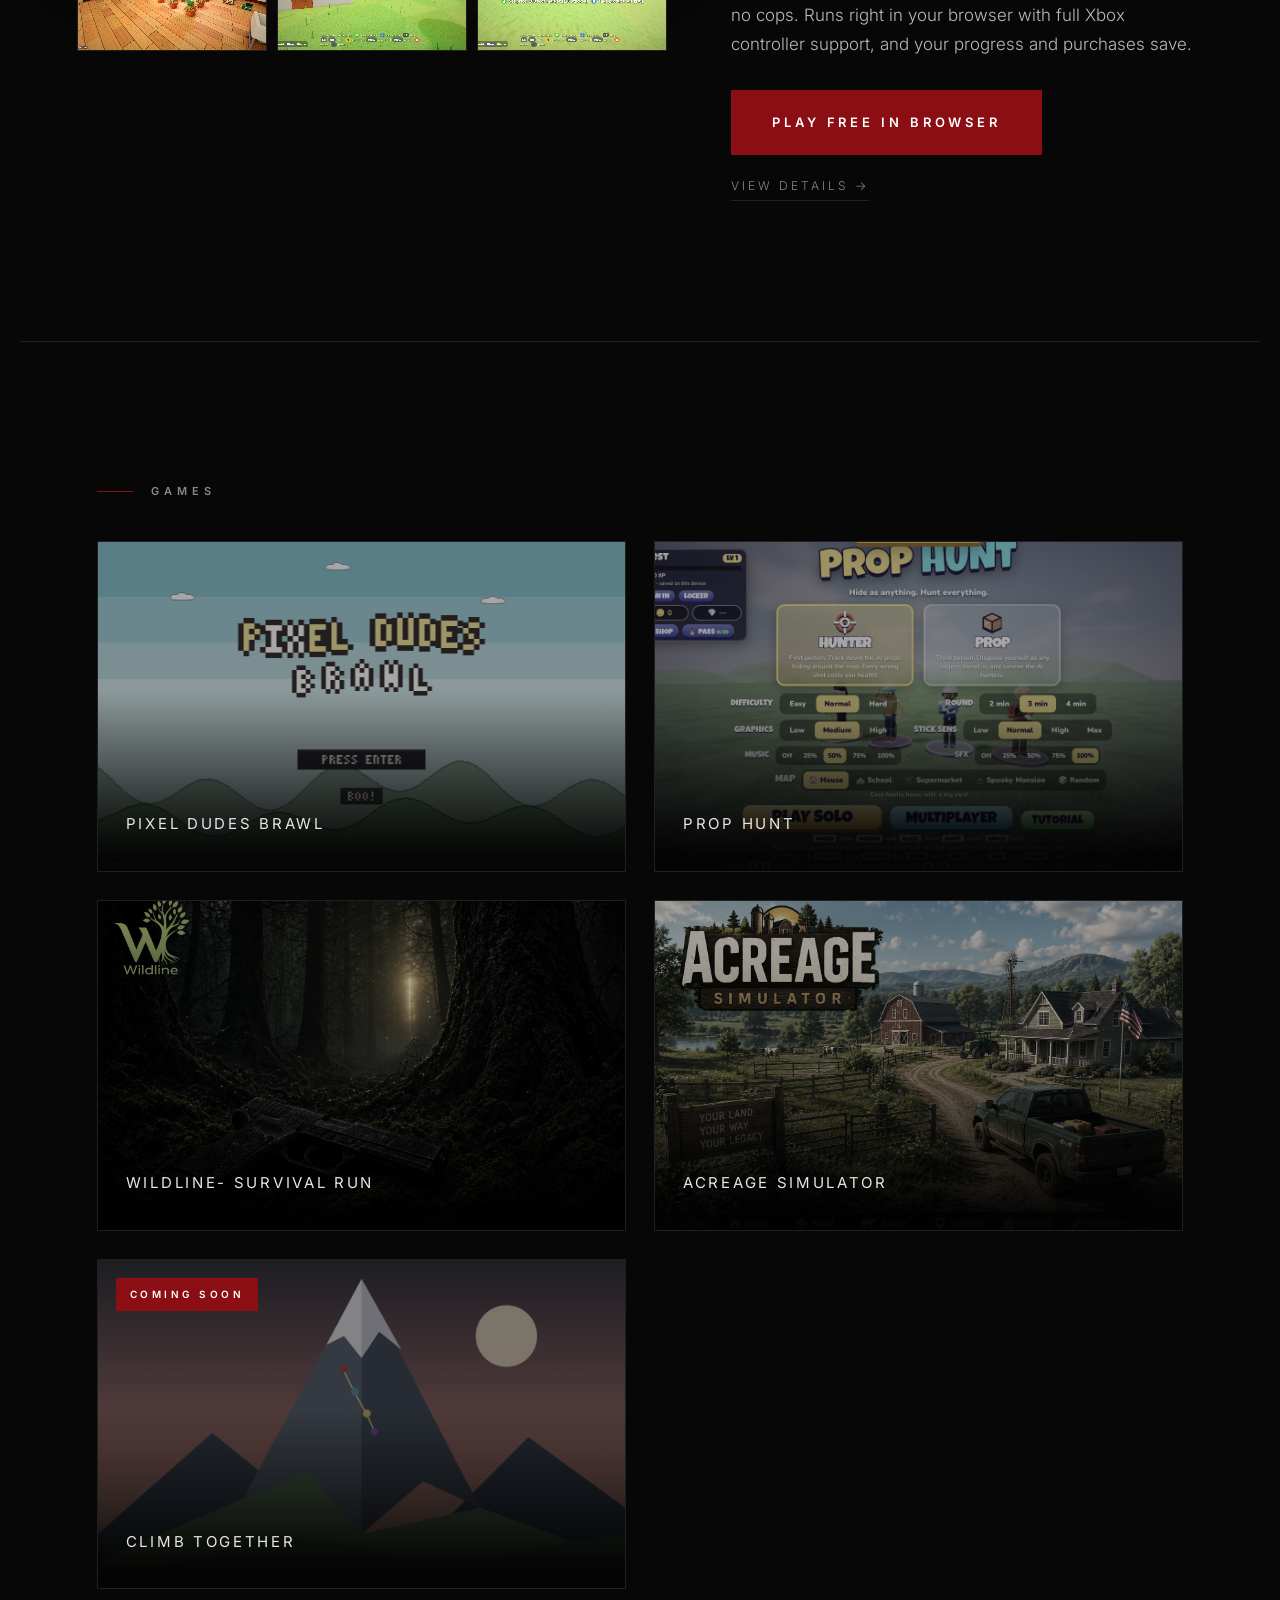
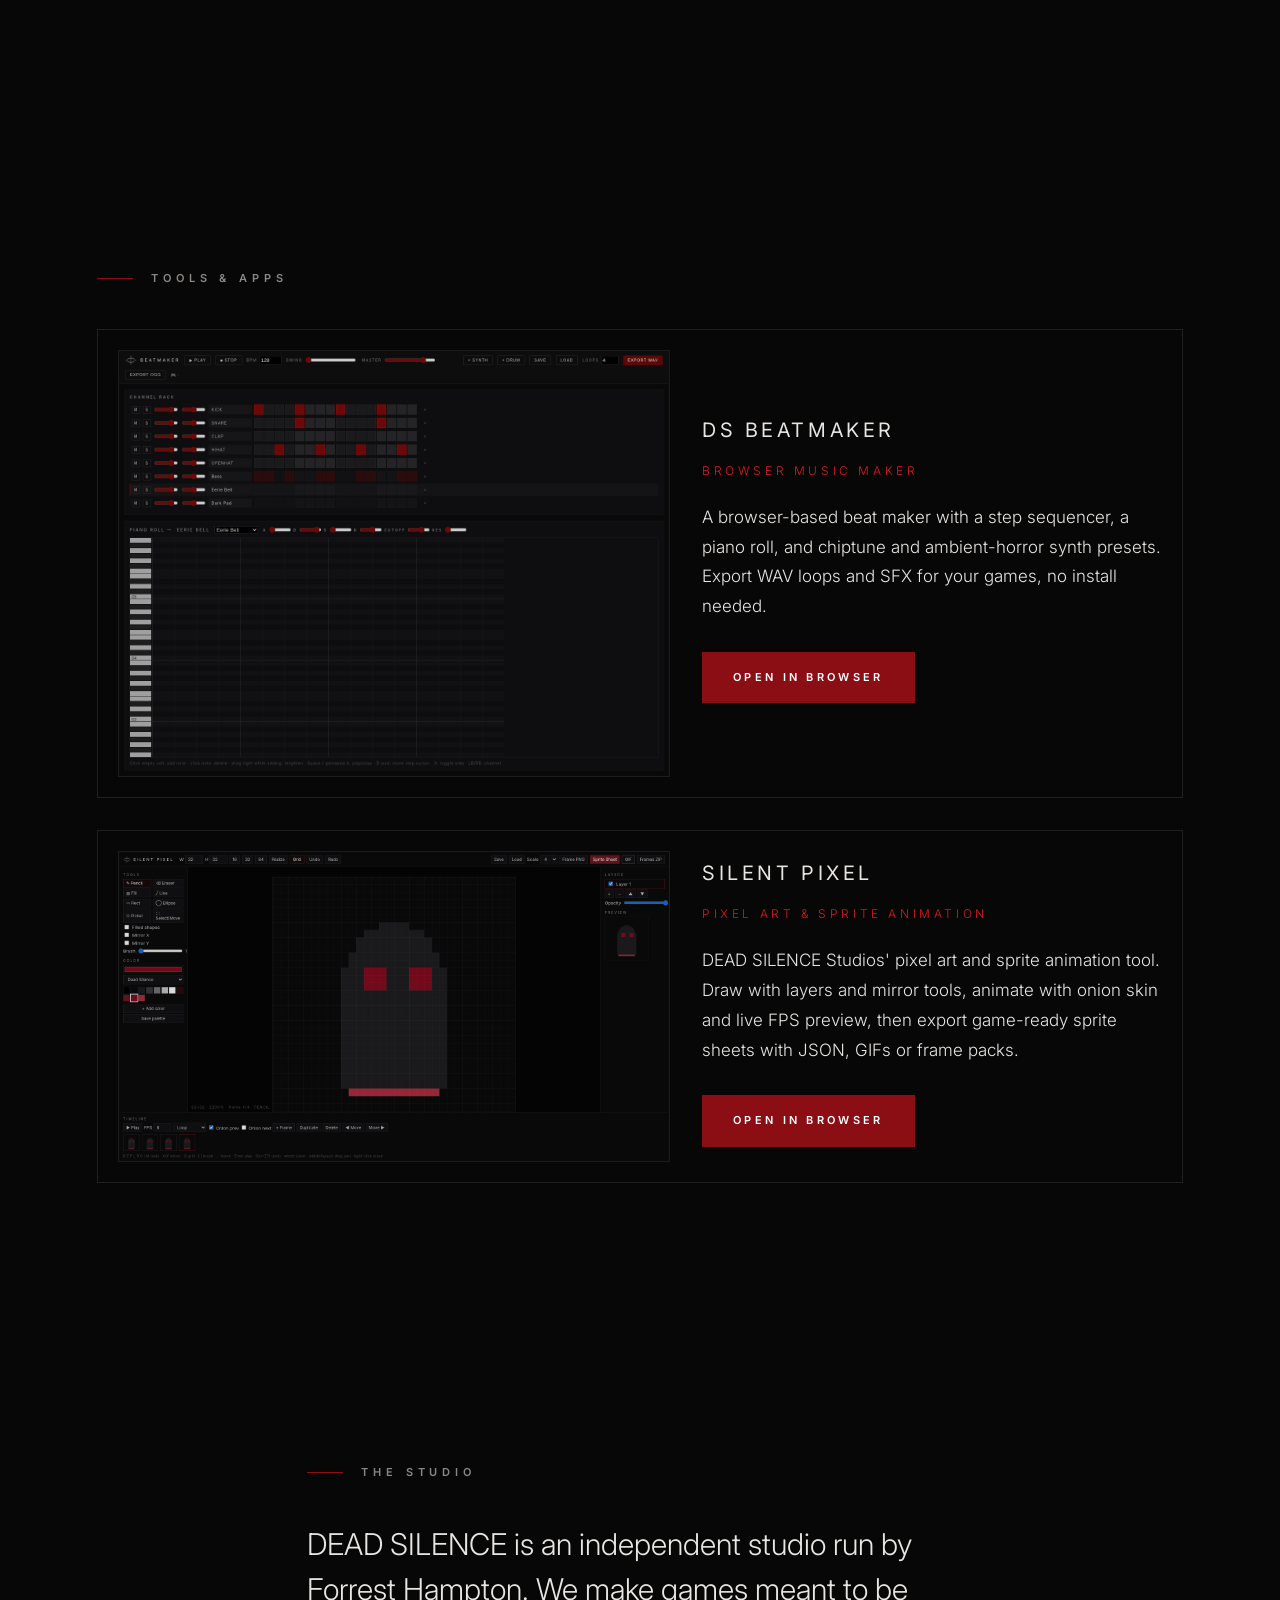
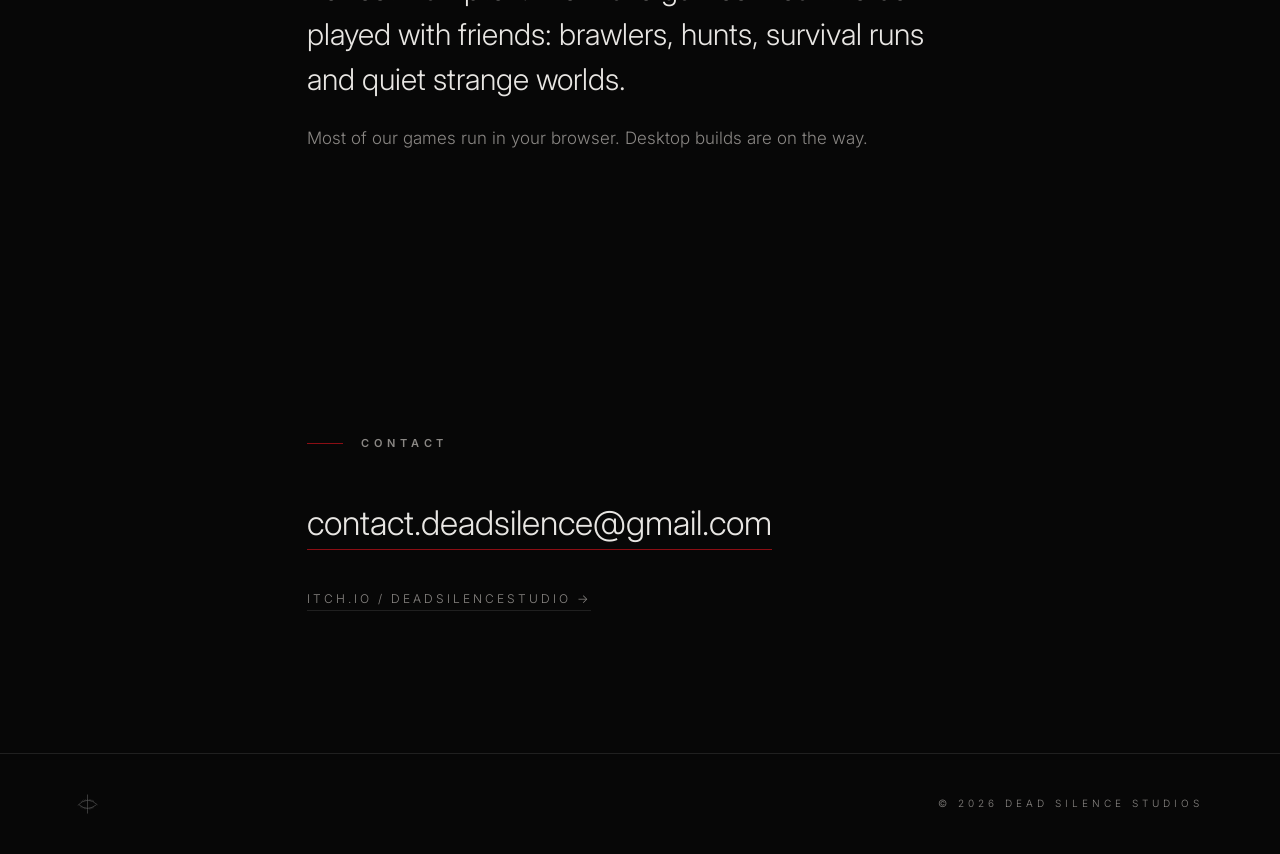
==== commit 0286ff7d: "Feature Bud Together as flagship game" ====
--- a/index.html
+++ b/index.html
@@ -1,9 +1,9 @@
 <!doctype html><html lang="en"><head><meta charset="utf-8"><meta name="viewport" content="width=device-width,initial-scale=1">
-<title>DEAD SILENCE Studios</title><meta name="description" content="Independent games by DEAD SILENCE Studios.">
+<title>DEAD SILENCE Studios</title><meta name="description" content="Independent games by DEAD SILENCE Studios. Flagship: Bud Together, a free co-op grow sim in your browser.">
 <link rel="icon" href="img/favicon.svg" type="image/svg+xml"><link rel="icon" href="img/favicon.png" type="image/png">
 <link rel="preconnect" href="https://fonts.googleapis.com"><link href="https://fonts.googleapis.com/css2?family=Inter:wght@300;400;600&display=swap" rel="stylesheet">
 <link rel="stylesheet" href="style.css"></head><body>
-<nav><a href="#top" class="mk"><img src="img/mark-white.svg" alt="DEAD SILENCE"></a><div><a href="#featured">Featured</a><a href="#games">Games</a><a href="#tools">Tools</a><a href="#about">Studio</a><a href="#contact">Contact</a></div></nav>
+<nav><a href="#top" class="mk"><img src="img/mark-white.svg" alt="DEAD SILENCE"></a><div><a href="#featured">Flagship</a><a href="#games">Games</a><a href="#tools">Tools</a><a href="#about">Studio</a><a href="#contact">Contact</a></div></nav>
 <header id="top" class="hero"><div class="eye"><img src="img/logo-white.svg" alt="DEAD SILENCE Studios"></div><p class="tagline">Independent games &nbsp;·&nbsp; Made in silence</p><a href="#featured" class="cue" aria-label="Scroll">↓</a></header>
 <section id="featured" class="feat"></section>
 <section id="games"><h2 class="lbl">Games</h2><div class="grid" id="grid"></div></section>
--- a/style.css
+++ b/style.css
@@ -44,3 +44,10 @@
 .tool:hover .timg img{filter:none}.tool:hover{border-color:var(--ac)}
 .tool h3{margin:0 0 .3rem}
 @media(max-width:760px){.tool{grid-template-columns:1fr}}
+
+.flag{max-width:1400px;border-top:1px solid var(--ac)}.flag .fimg{border:0;overflow:visible}.flag .fimg>img{image-rendering:auto;border:1px solid var(--ln);box-shadow:0 30px 80px #8b0e1433}
+.fth{display:grid;grid-template-columns:repeat(3,1fr);gap:10px;margin-top:10px}.fth img{aspect-ratio:16/10;object-fit:cover;border:1px solid var(--ln)}
+.flag .ftx h3{font-size:clamp(34px,5vw,60px);letter-spacing:.12em}.flag .btn:first-child{padding:20px 40px;font-size:13px;box-shadow:0 0 0 0 #8b0e1488;animation:pulse 2.4s infinite}
+@keyframes pulse{70%{box-shadow:0 0 0 16px #8b0e1400}100%{box-shadow:0 0 0 0 #8b0e1400}}
+.chips{list-style:none;display:flex;flex-wrap:wrap;gap:8px;margin:0 0 22px}.chips li{font-size:10px;letter-spacing:.2em;text-transform:uppercase;border:1px solid #ffffff33;padding:6px 10px;color:var(--fg)}
+@media(max-width:860px){.flag .btn:first-child{display:block;text-align:center;width:100%}}
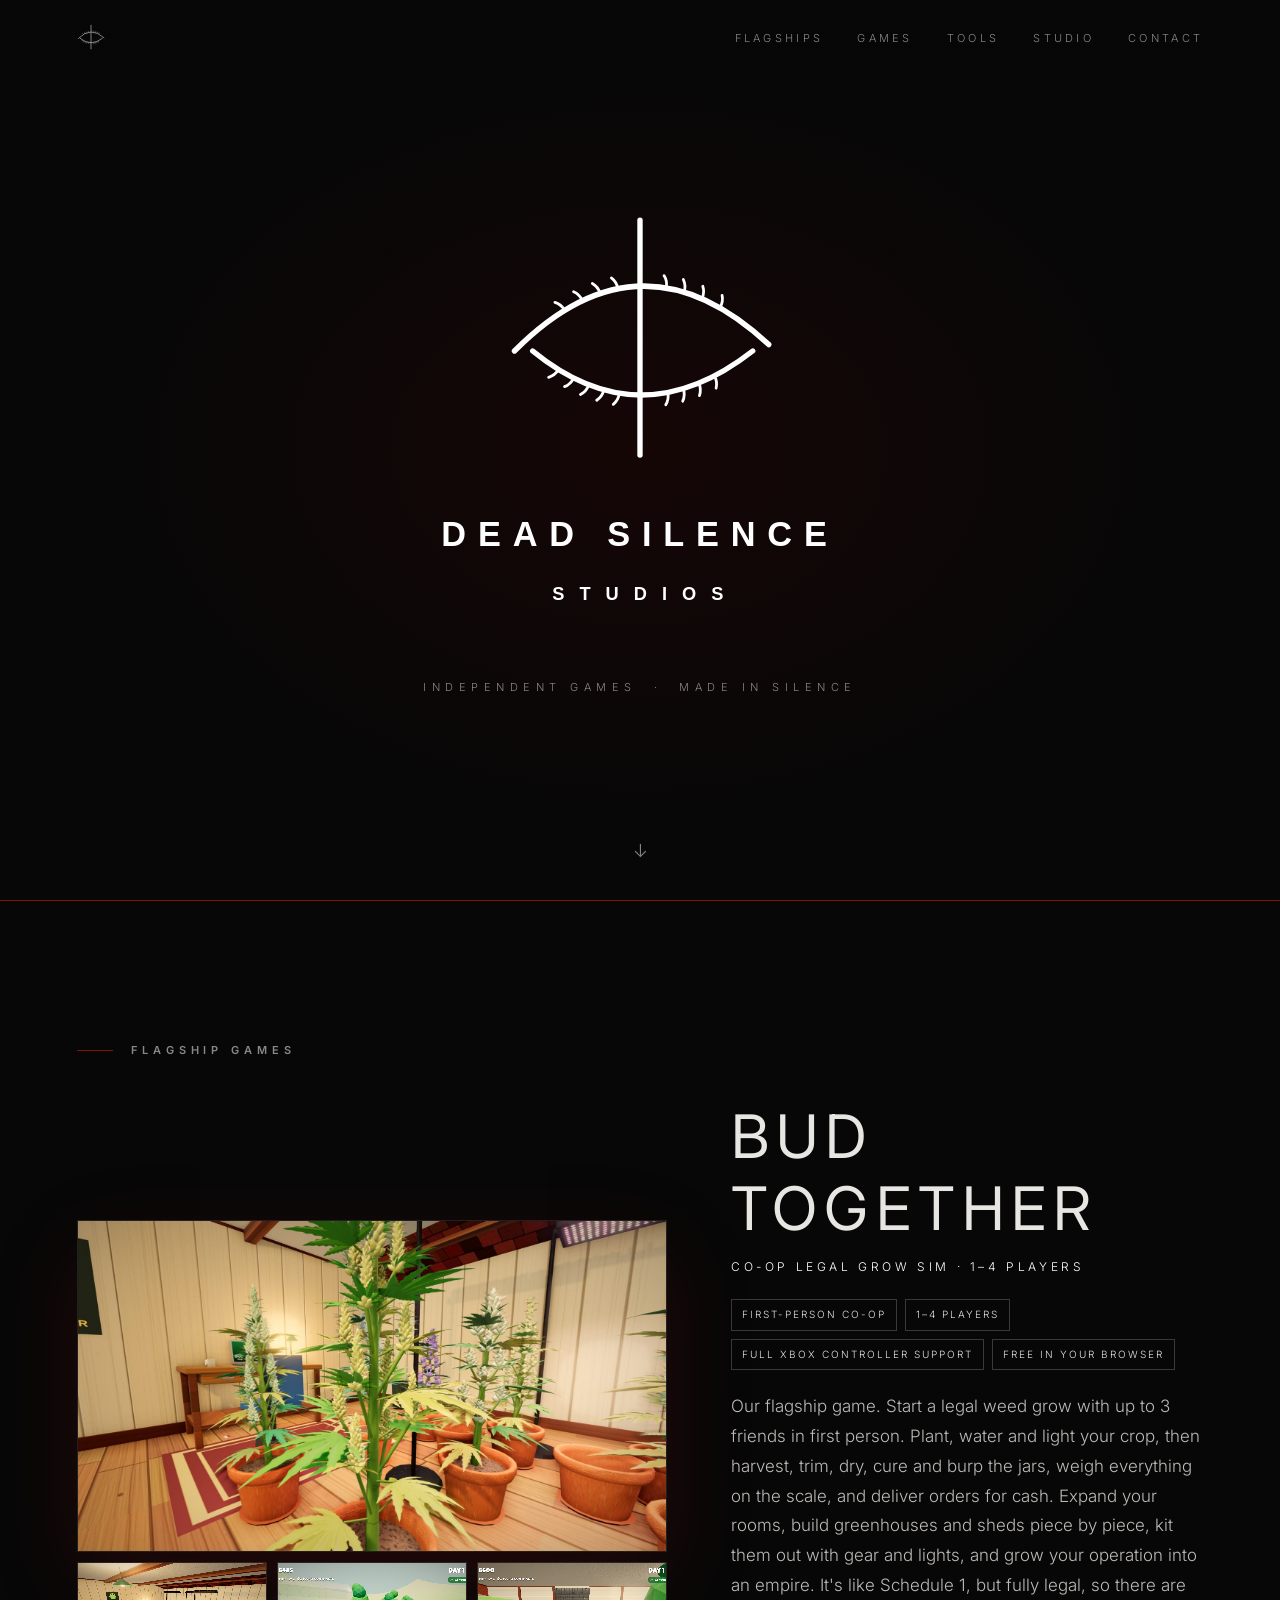
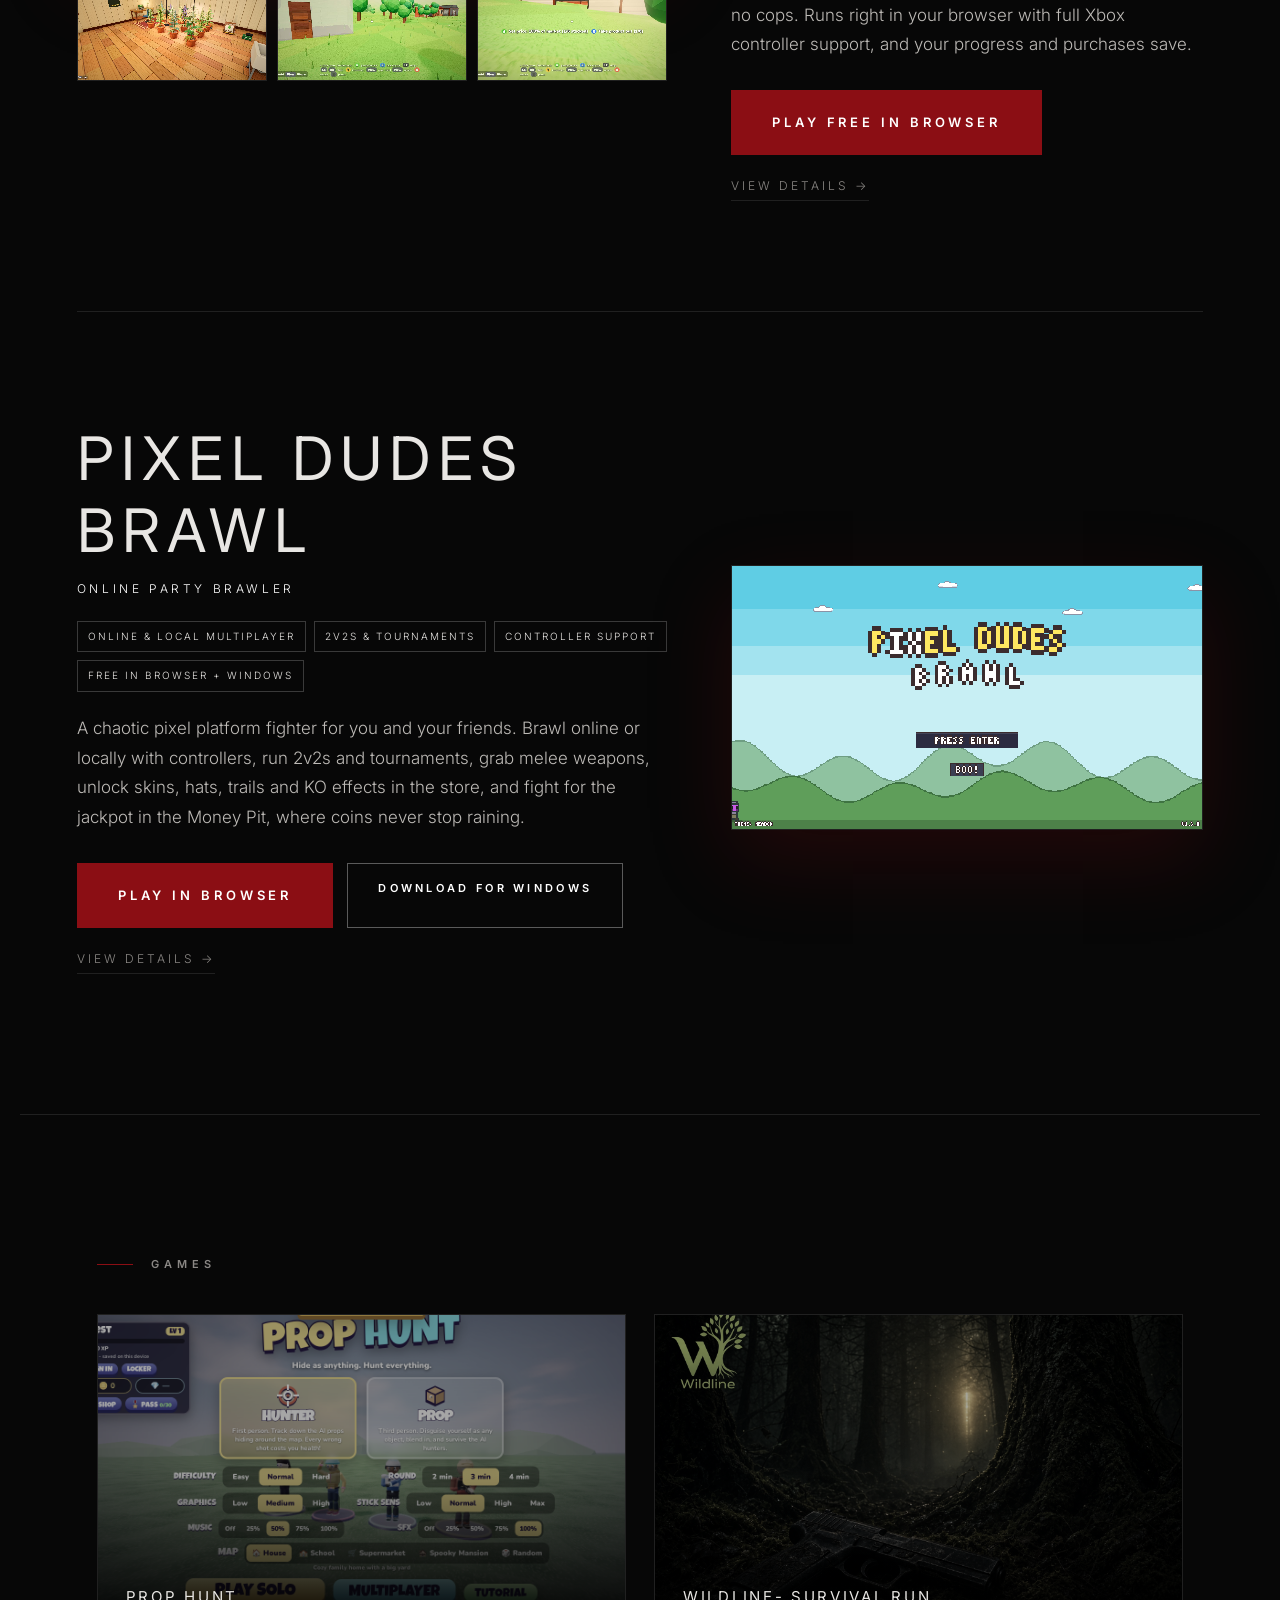
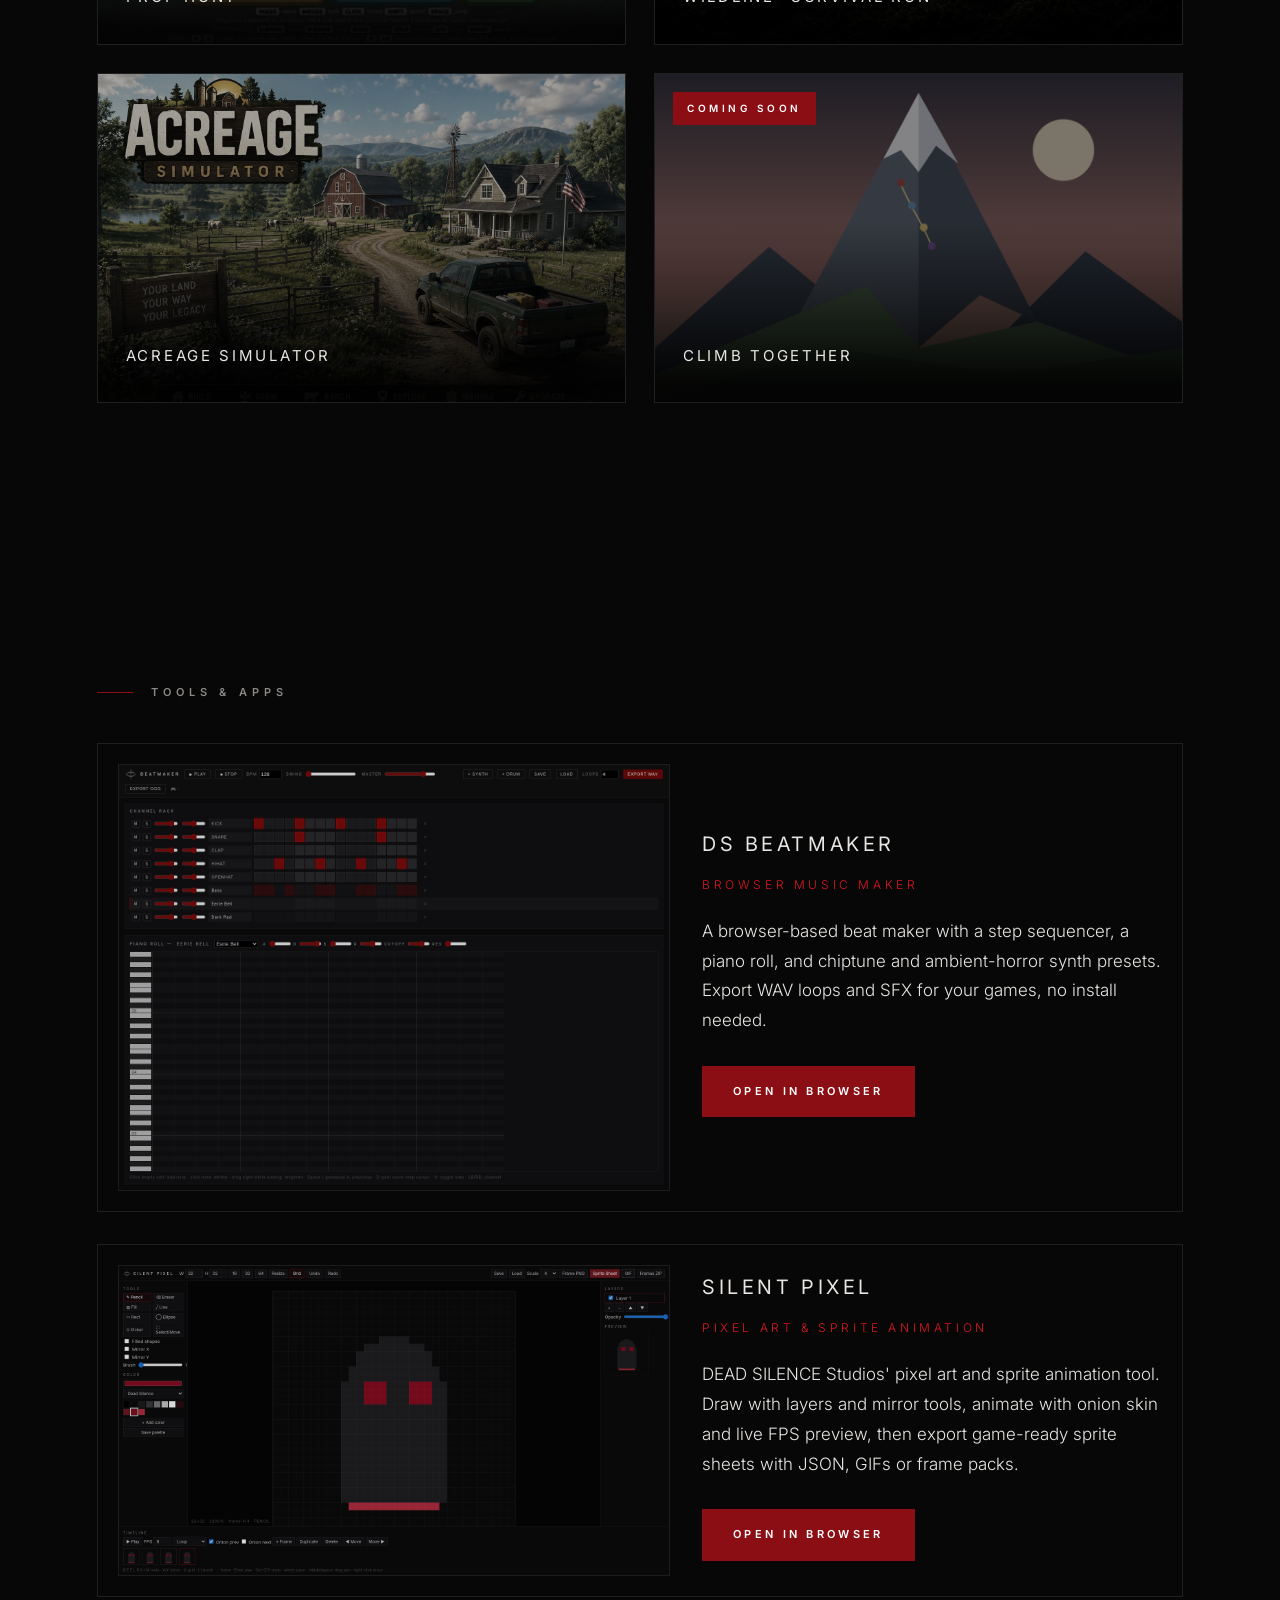
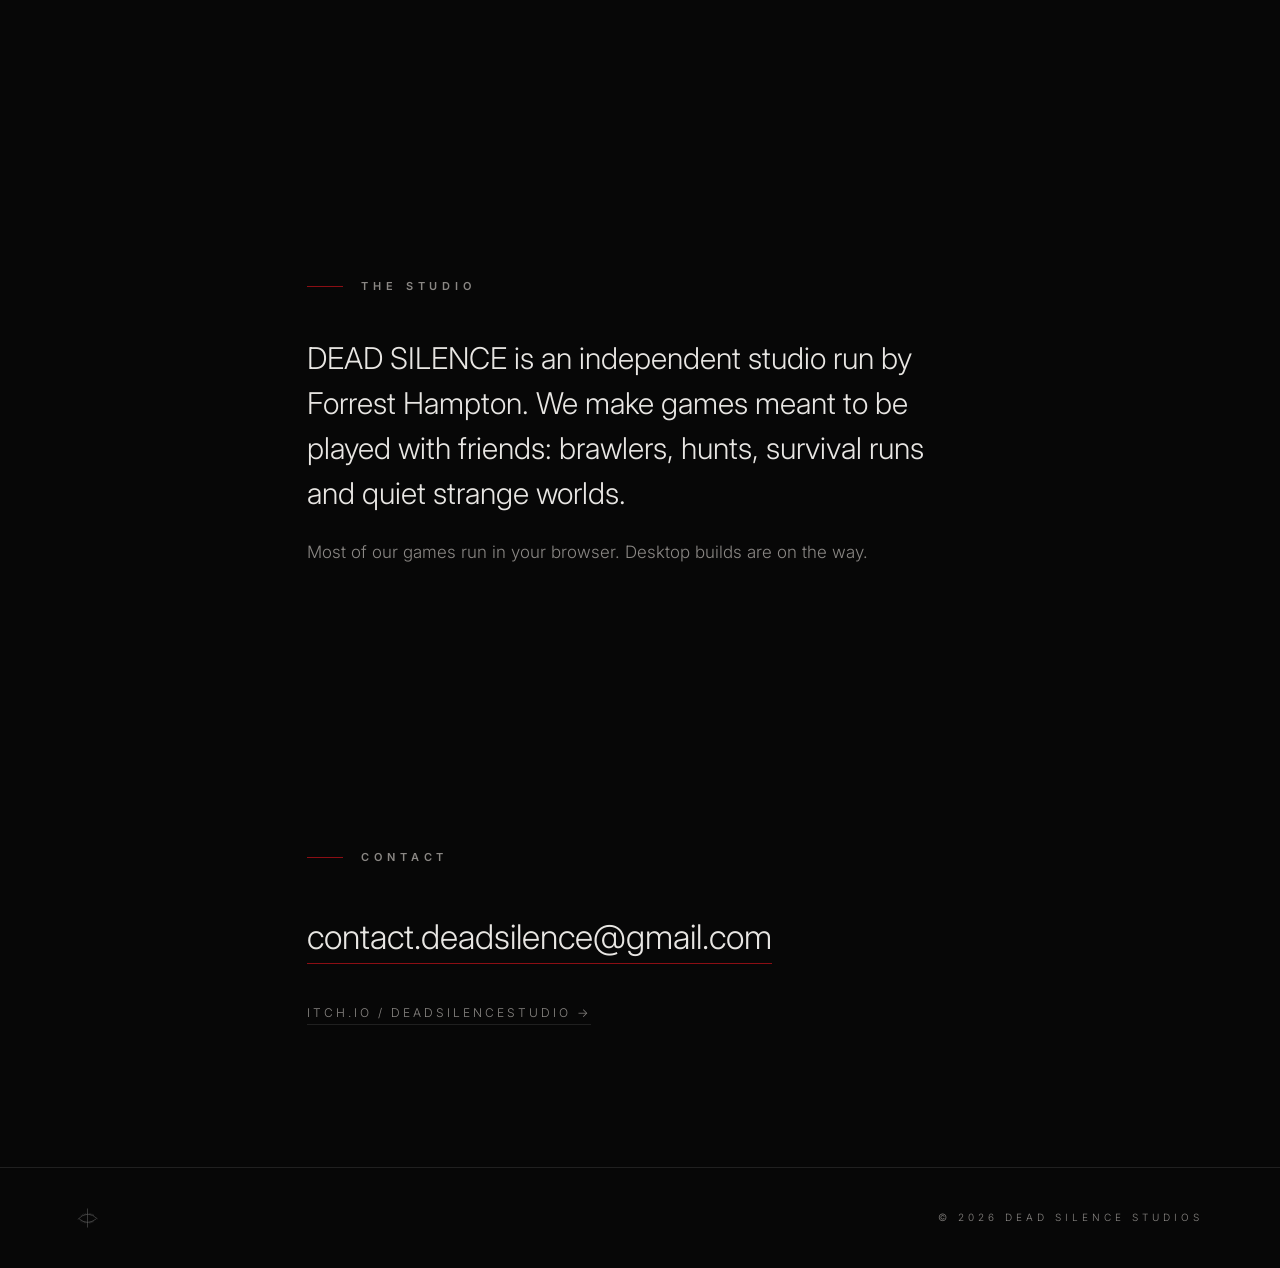
==== commit bd05fe30: "Make Pixel Dudes Brawl a second flagship game" ====
--- a/index.html
+++ b/index.html
@@ -1,11 +1,11 @@
 <!doctype html><html lang="en"><head><meta charset="utf-8"><meta name="viewport" content="width=device-width,initial-scale=1">
-<title>DEAD SILENCE Studios</title><meta name="description" content="Independent games by DEAD SILENCE Studios. Flagship: Bud Together, a free co-op grow sim in your browser.">
+<title>DEAD SILENCE Studios</title><meta name="description" content="Independent games by DEAD SILENCE Studios. Flagship games: Bud Together, a free co-op grow sim, and Pixel Dudes Brawl, an online party brawler, both playable in your browser.">
 <link rel="icon" href="img/favicon.svg" type="image/svg+xml"><link rel="icon" href="img/favicon.png" type="image/png">
 <link rel="preconnect" href="https://fonts.googleapis.com"><link href="https://fonts.googleapis.com/css2?family=Inter:wght@300;400;600&display=swap" rel="stylesheet">
 <link rel="stylesheet" href="style.css"></head><body>
-<nav><a href="#top" class="mk"><img src="img/mark-white.svg" alt="DEAD SILENCE"></a><div><a href="#featured">Flagship</a><a href="#games">Games</a><a href="#tools">Tools</a><a href="#about">Studio</a><a href="#contact">Contact</a></div></nav>
+<nav><a href="#top" class="mk"><img src="img/mark-white.svg" alt="DEAD SILENCE"></a><div><a href="#featured">Flagships</a><a href="#games">Games</a><a href="#tools">Tools</a><a href="#about">Studio</a><a href="#contact">Contact</a></div></nav>
 <header id="top" class="hero"><div class="eye"><img src="img/logo-white.svg" alt="DEAD SILENCE Studios"></div><p class="tagline">Independent games &nbsp;·&nbsp; Made in silence</p><a href="#featured" class="cue" aria-label="Scroll">↓</a></header>
-<section id="featured" class="feat"></section>
+<section id="featured" class="flags"></section>
 <section id="games"><h2 class="lbl">Games</h2><div class="grid" id="grid"></div></section>
 <section id="tools"><h2 class="lbl">Tools &amp; Apps</h2><div class="tgrid" id="tgrid"></div></section>
 <section id="about" class="narrow"><h2 class="lbl">The Studio</h2><p class="lead">DEAD SILENCE is an independent studio run by Forrest Hampton. We make games meant to be played with friends: brawlers, hunts, survival runs and quiet strange worlds.</p><p>Most of our games run in your browser. Desktop builds are on the way.</p></section>
--- a/style.css
+++ b/style.css
@@ -51,3 +51,7 @@
 @keyframes pulse{70%{box-shadow:0 0 0 16px #8b0e1400}100%{box-shadow:0 0 0 0 #8b0e1400}}
 .chips{list-style:none;display:flex;flex-wrap:wrap;gap:8px;margin:0 0 22px}.chips li{font-size:10px;letter-spacing:.2em;text-transform:uppercase;border:1px solid #ffffff33;padding:6px 10px;color:var(--fg)}
 @media(max-width:860px){.flag .btn:first-child{display:block;text-align:center;width:100%}}
+
+.flags{max-width:1400px;border-top:1px solid var(--ac)}.flags .feat{padding:0;margin:0 auto;border-top:0}.flags .feat+.feat{margin-top:110px;padding-top:110px;border-top:1px solid var(--ln)}
+.flags .feat.px .fimg>img{image-rendering:pixelated}.flags .feat:nth-of-type(even) .fimg{order:2}
+@media(max-width:860px){.flags .feat:nth-of-type(even) .fimg{order:0}.flags .feat+.feat{margin-top:64px;padding-top:64px}}
